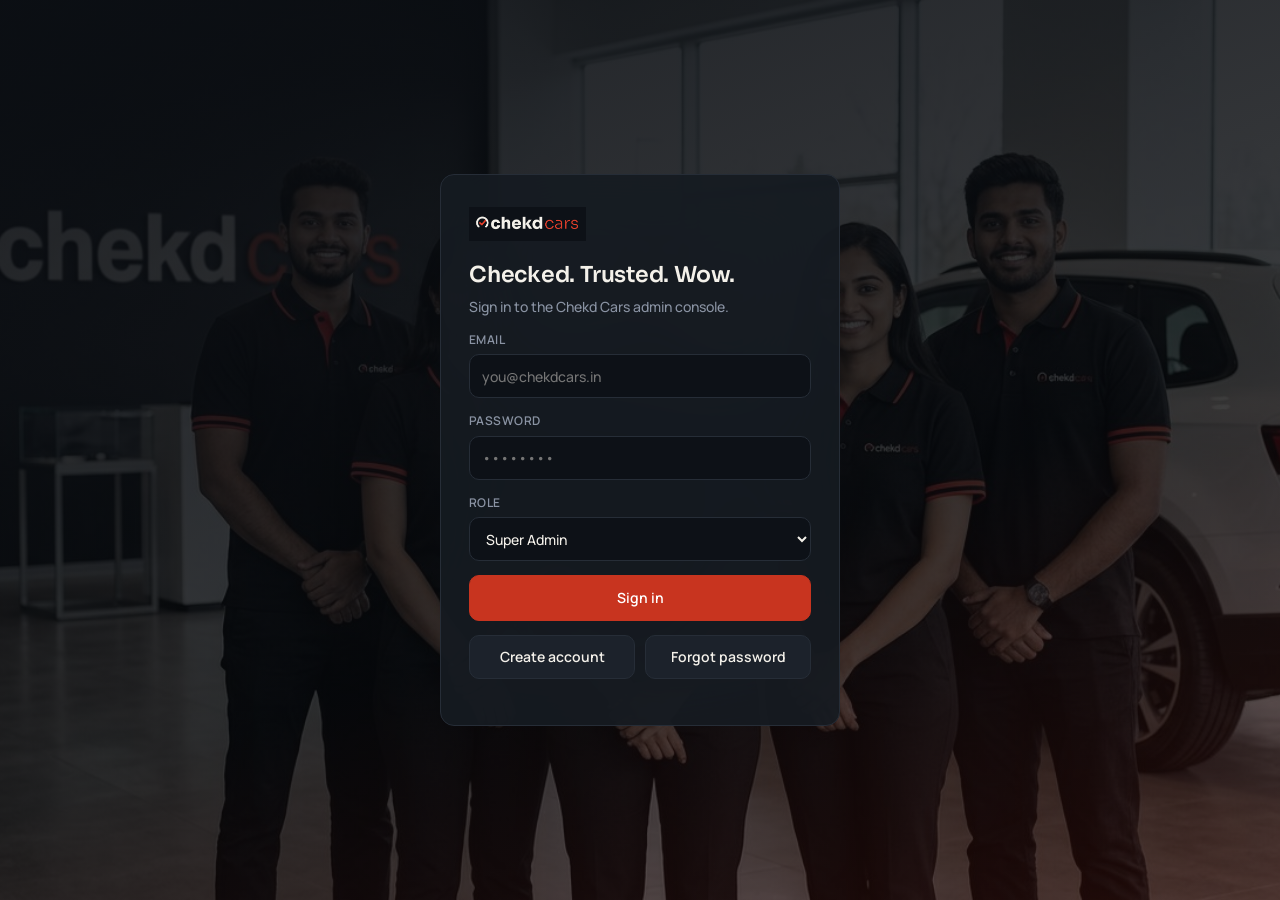
==== admin/index.html @ 589df131 "Chekd Cars web app, admin and Supabase schema; add review and proposed migrations" ====
<!doctype html>
<html lang="en" data-theme="dark">
  <head>
    <meta charset="utf-8" />
    <meta name="viewport" content="width=device-width, initial-scale=1" />
    <title>Chekd Cars Admin</title>
    <link rel="icon" type="image/png" href="icon_red.png" />
    <link rel="preconnect" href="https://fonts.googleapis.com" />
    <link rel="preconnect" href="https://fonts.gstatic.com" crossorigin />
    <link
      rel="stylesheet"
      href="https://fonts.googleapis.com/css2?family=Sora:wght@500;600;700&family=Manrope:wght@400;500;600;700&family=Geist+Mono:wght@400&display=swap"
    />
    <link rel="stylesheet" href="hark.css" />
    <link rel="stylesheet" href="hark-charts.css" />
    <style>
      /* Brand: Chekd Cars dark console. Tokens remapped once, used everywhere below. */
      :root, :root[data-theme] {
        color-scheme: dark;
        --x-bg: #0D1117; --x-panel: #161B22; --x-panel-2: #1C222B; --x-line: #262D37;
        --x-text: #F4F1EA; --x-muted: #8A93A3; --x-red: #E8412C; --x-teal: #12B5A6;
        --x-head: "Sora", var(--sans); --x-r: 14px;
        --sans: "Manrope", -apple-system, BlinkMacSystemFont, "Segoe UI", sans-serif;
        --text-primary: var(--x-text); --text-secondary: var(--x-muted);
        --fill-primary-on: var(--x-bg); --fill-tertiary: var(--x-panel);
        --fill-primary: var(--x-text); --text-primary-on: var(--x-bg);
        --stroke-primary: var(--x-line); --stroke-secondary: #1F252E;
        --chart-ink: var(--x-red); --chart-ink-2: var(--x-muted); --chart-ink-3: #8A93A355;
        --chart-grid: #F4F1EA12; --chart-reference: #F4F1EA24;
      }
      body { background: var(--x-bg); color: var(--x-text); font: 500 14px/1.45 var(--sans); }
      h1, h2, h3 { font-family: var(--x-head); font-weight: 600; letter-spacing: -0.01em; }
      button, input, select { font: inherit; color: inherit; }
      button { cursor: pointer; }
      :focus-visible { outline: 2px solid var(--x-red); }
      [hidden] { display: none !important; }

      /* Login */
      .x-login { position: fixed; inset: 0; display: grid; place-items: center; padding: 20px; z-index: 50; background: var(--x-bg); }
      .x-login__bg { position: absolute; inset: 0; width: 100%; height: 100%; object-fit: cover; filter: brightness(0.35) saturate(0.8); }
      .x-login::after { content: ""; position: absolute; inset: 0; background: linear-gradient(160deg, #0D1117cc, #0D111766 60%, #E8412C22); }
      .x-login__card { position: relative; z-index: 1; width: min(400px, 100%); padding: 32px 28px; background: #161B22e6; border: 1px solid var(--x-line); border-radius: var(--x-r); backdrop-filter: var(--hark-blur); display: grid; gap: 14px; }
      .x-login__card img { height: 34px; width: auto; margin-bottom: 4px; }
      .x-login__card h1 { font-size: 22px; }
      .x-login__card > p { color: var(--x-muted); margin-top: -8px; }
      .x-field { display: grid; gap: 6px; font-size: 12px; color: var(--x-muted); font-weight: 600; text-transform: uppercase; letter-spacing: 0.04em; }
      .x-input { height: 44px; padding: 0 12px; background: var(--x-bg); border: 1px solid var(--x-line); border-radius: 10px; text-transform: none; letter-spacing: 0; font-size: 14px; font-weight: 500; color: var(--x-text); width: 100%; }
      .x-input:focus { border-color: var(--x-red); outline: none; }
      .x-btn { height: 40px; padding: 0 16px; border-radius: 10px; border: 1px solid var(--x-line); background: var(--x-panel-2); font-weight: 600; display: inline-flex; align-items: center; justify-content: center; gap: 8px; text-decoration: none; white-space: nowrap; }
      .x-btn:hover { border-color: var(--x-muted); }
      .x-btn--primary { background: #C8341F; border-color: #C8341F; color: #fff; }
      .x-btn--primary:hover { background: #B02E1B; border-color: #B02E1B; }
      .x-btn--teal { background: var(--x-teal); border-color: var(--x-teal); color: #06201d; }
      .x-btn--lg { height: 46px; }
      .x-fine { font-size: 12px; color: var(--x-muted); }

      /* Shell */
      .x-app { display: grid; grid-template-columns: 232px 1fr; min-height: 100vh; }
      .x-side { position: sticky; top: 0; height: 100vh; background: var(--x-panel); border-right: 1px solid var(--x-line); padding: 20px 12px; display: flex; flex-direction: column; gap: 18px; overflow-y: auto; z-index: 40; }
      .x-side__logo { height: 28px; width: auto; margin: 0 10px 6px; }
      .x-nav { display: grid; gap: 2px; }
      .x-nav a { display: flex; align-items: center; gap: 10px; min-height: 40px; padding: 0 12px; border-radius: 10px; color: var(--x-muted); text-decoration: none; font-weight: 600; }
      .x-nav a::before { content: ""; width: 6px; height: 6px; border-radius: 50%; background: currentColor; opacity: 0.5; }
      .x-nav a:hover { background: var(--x-panel-2); color: var(--x-text); }
      .x-nav a[aria-current] { background: #E8412C1f; color: var(--x-text); }
      .x-nav a[aria-current]::before { background: var(--x-red); opacity: 1; }
      .x-side__foot { margin-top: auto; padding: 12px; border: 1px solid var(--x-line); border-radius: var(--x-r); font-size: 12px; color: var(--x-muted); }
      .x-side__foot b { display: block; color: var(--x-text); font-size: 13px; }
      .x-main { min-width: 0; display: flex; flex-direction: column; }
      .x-top { position: sticky; top: 0; z-index: 30; display: flex; align-items: center; gap: 10px; padding: 12px 24px; background: #0D1117e6; backdrop-filter: blur(12px); border-bottom: 1px solid var(--x-line); }
      .x-top .x-search { flex: 1; max-width: 420px; height: 40px; }
      .x-top select.x-input { width: auto; height: 40px; }
      .x-menu { display: none; width: 40px; padding: 0; }
      .x-spacer { flex: 1; }
      .x-bell { position: relative; width: 40px; padding: 0; }
      .x-bell span { position: absolute; top: -4px; right: -4px; min-width: 18px; height: 18px; padding: 0 5px; border-radius: 9px; background: var(--x-red); color: #fff; font-size: 11px; font-weight: 700; line-height: 18px; }
      .x-avatar { width: 40px; height: 40px; border-radius: 50%; background: var(--x-teal); color: #06201d; font-weight: 700; display: grid; place-items: center; flex: none; }
      .x-demo { padding: 4px 10px; border-radius: var(--r-pill); border: 1px solid #E8412C66; color: #FF8A78; font-size: 12px; font-weight: 700; white-space: nowrap; }
      .x-who { font-size: 12px; color: var(--x-muted); font-weight: 600; max-width: 200px; overflow: hidden; text-overflow: ellipsis; white-space: nowrap; }
      .x-spin { width: 18px; height: 18px; border-radius: 50%; border: 2px solid var(--x-line); border-top-color: var(--x-red); animation: x-spin 0.8s linear infinite; flex: none; }
      .x-loading { display: flex; align-items: center; justify-content: center; gap: 12px; padding: 48px; color: var(--x-muted); }
      @keyframes x-spin { to { transform: rotate(360deg); } }
      @media (prefers-reduced-motion: reduce) { .x-spin { animation-duration: 2.4s; } }
      .x-toast.is-error { background: var(--x-red); color: #fff; }
      .x-row { display: flex; gap: 10px; flex-wrap: wrap; }
      .x-row .x-btn { flex: 1; height: var(--tap); }
      .x-empty-card { display: flex; align-items: center; justify-content: space-between; gap: 12px; flex-wrap: wrap; border-style: dashed; }
      .x-card h2 .x-demo { margin-left: 8px; vertical-align: middle; font-family: var(--sans); }
      .x-view { padding: 24px; display: grid; gap: 20px; align-content: start; }
      .x-scrim { position: fixed; inset: 0; background: #0008; z-index: 35; }

      /* Content */
      .x-title { display: flex; align-items: end; justify-content: space-between; gap: 12px; flex-wrap: wrap; }
      .x-title h1 { font-size: 24px; }
      .x-title p { color: var(--x-muted); }
      .x-card { background: var(--x-panel); border: 1px solid var(--x-line); border-radius: var(--x-r); padding: 18px; min-width: 0; }
      .x-card h2 { font-size: 15px; margin-bottom: 4px; }
      .x-card h2 + p { color: var(--x-muted); font-size: 12px; margin-bottom: 14px; }
      .x-kpis { display: grid; grid-template-columns: repeat(auto-fill, minmax(170px, 1fr)); gap: 12px; }
      .x-kpi { display: grid; gap: 6px; }
      .x-kpi__label { color: var(--x-muted); font-size: 12px; font-weight: 600; }
      .x-kpi__fig { font: 600 26px/1.1 var(--x-head); }
      .x-up { color: var(--x-teal); font-size: 12px; font-weight: 700; }
      .x-grid { display: grid; grid-template-columns: 1.4fr 1fr; gap: 12px; }
      .x-list { list-style: none; margin: 0; padding: 0; }
      .x-list li { display: grid; grid-template-columns: 56px 1fr auto; gap: 12px; align-items: center; padding: 12px 0; border-top: 1px solid var(--x-line); }
      .x-list li:first-child { border-top: 0; }
      .x-list time { font: 600 13px var(--x-head); }
      .x-list small { display: block; color: var(--x-muted); }

      .x-tools { display: flex; gap: 10px; flex-wrap: wrap; }
      .x-tools .x-input { width: auto; height: 40px; }
      .x-tools .x-input[type="search"] { flex: 1; min-width: 180px; }
      .x-tablewrap { overflow-x: auto; padding: 0; }
      .x-table { width: 100%; border-collapse: collapse; font-size: 13px; white-space: nowrap; }
      .x-table th, .x-table td { padding: 12px 14px; text-align: left; border-bottom: 1px solid var(--x-line); }
      .x-table thead th { color: var(--x-muted); font-size: 12px; font-weight: 600; text-transform: uppercase; letter-spacing: 0.04em; background: var(--x-panel-2); }
      .x-table tbody tr:last-child td { border-bottom: 0; }
      .x-table tbody tr.x-click { cursor: pointer; }
      .x-table tbody tr.x-click:hover { background: var(--x-panel-2); }
      .x-table td small { display: block; color: var(--x-muted); font-size: 12px; }
      .x-table .x-num { font-variant-numeric: tabular-nums; }
      .x-empty { padding: 28px; text-align: center; color: var(--x-muted); }

      .x-pill { display: inline-flex; align-items: center; gap: 6px; padding: 3px 10px; border-radius: var(--r-pill); font-size: 12px; font-weight: 700; border: 1px solid var(--x-line); color: var(--x-text); }
      .x-pill::before { content: ""; width: 6px; height: 6px; border-radius: 50%; background: var(--x-muted); }
      .x-pill--red { border-color: #E8412C66; color: #FF8A78; } .x-pill--red::before { background: var(--x-red); }
      .x-pill--teal { border-color: #12B5A666; color: #4FD6C9; } .x-pill--teal::before { background: var(--x-teal); }
      .x-pill--warm::before { background: #E8A92C; }
      .x-pill--dim { color: var(--x-muted); }
      .x-score { display: inline-grid; place-items: center; min-width: 40px; height: 26px; border-radius: 8px; font-weight: 700; font-size: 12px; background: var(--x-panel-2); border: 1px solid var(--x-line); }
      .x-score--hi { background: #12B5A626; border-color: #12B5A666; color: #4FD6C9; }
      .x-score--lo { background: #E8412C1f; border-color: #E8412C66; color: #FF8A78; }

      /* Customers timeline, settings tabs, toggles, matrix */
      .x-tl { list-style: none; margin: 0; padding: 0; }
      .x-tl li { position: relative; margin-left: 5px; padding: 0 0 16px 20px; border-left: 1px solid var(--x-line); }
      .x-tl li:last-child { border-left-color: transparent; padding-bottom: 0; }
      .x-tl li::before { content: ""; position: absolute; left: -6px; top: 3px; width: 11px; height: 11px; border-radius: 50%; background: var(--x-panel); border: 2px solid var(--x-muted); }
      .x-tl li:first-child::before { border-color: var(--x-red); background: var(--x-red); }
      .x-tl time { display: block; font-size: 12px; font-weight: 600; color: var(--x-muted); }
      .x-drawer h3 { font-size: 13px; color: var(--x-muted); text-transform: uppercase; letter-spacing: 0.04em; }
      .x-chip[aria-selected="true"] { background: #E8412C1f; border-color: #E8412C66; color: var(--x-text); }
      .x-form { display: grid; grid-template-columns: repeat(auto-fill, minmax(240px, 1fr)); gap: 14px; }
      .x-toggles { list-style: none; margin: 0; padding: 0; }
      .x-toggles li { display: flex; justify-content: space-between; align-items: center; gap: 12px; min-height: 56px; padding: 8px 0; border-top: 1px solid var(--x-line); }
      .x-toggles li:first-child { border-top: 0; }
      .x-toggles small { display: block; color: var(--x-muted); font-size: 12px; }
      .x-check { width: 20px; height: 20px; margin: 0; accent-color: var(--x-red); cursor: pointer; vertical-align: middle; }
      .x-table td.x-c, .x-table th.x-c { text-align: center; }

      /* Slim banner, chips, schedule, jobs, inspection, switch */
      .x-banner { position: relative; min-height: 120px; border-radius: var(--x-r); overflow: hidden; border: 1px solid var(--x-line); display: flex; }
      .x-banner img { position: absolute; inset: 0; width: 100%; height: 100%; object-fit: cover; filter: brightness(0.4) saturate(0.85); }
      .x-banner > div { position: relative; flex: 1; display: flex; align-items: end; justify-content: space-between; gap: 12px; flex-wrap: wrap; padding: 18px; background: linear-gradient(90deg, #0D1117cc, transparent 70%); }
      .x-banner h1 { font-size: 24px; }
      .x-banner p { color: #F4F1EAcc; }
      .x-chips { display: flex; gap: 8px; flex-wrap: wrap; }
      .x-chip { height: 40px; padding: 0 14px; border-radius: var(--r-pill); border: 1px solid var(--x-line); background: var(--x-panel); color: var(--x-muted); font-weight: 600; }
      .x-chip[aria-pressed="true"] { background: #E8412C1f; border-color: #E8412C66; color: var(--x-text); }
      .x-slots { list-style: none; margin: 0; padding: 0; }
      .x-slots > li { display: grid; grid-template-columns: 56px 1fr; gap: 12px; padding: 10px 0; border-top: 1px solid var(--x-line); }
      .x-slots > li:first-child { border-top: 0; }
      .x-slots time { font: 600 13px var(--x-head); padding-top: 10px; }
      .x-slots .x-fine { padding-top: 10px; }
      .x-task { display: grid; grid-template-columns: 1fr 160px; gap: 12px; align-items: center; padding: 10px 12px; border-radius: 10px; background: var(--x-panel-2); }
      .x-task + .x-task { margin-top: 6px; }
      .x-task small { display: block; color: var(--x-muted); }
      .x-task select { height: 40px; }
      .x-task select[data-s="On the way"] { border-color: #E8A92C99; }
      .x-task select[data-s="Done"] { border-color: #12B5A699; color: #4FD6C9; }
      .x-jobs { display: grid; grid-template-columns: repeat(auto-fill, minmax(280px, 1fr)); gap: 12px; }
      .x-job { display: grid; gap: 12px; align-content: start; }
      .x-job__head { display: flex; justify-content: space-between; gap: 8px; align-items: start; }
      .x-reg { font: 400 12px "Geist Mono", monospace; padding: 2px 8px; border-radius: 6px; border: 1px solid var(--x-line); white-space: nowrap; }
      .x-job .x-dl { grid-template-columns: 80px 1fr; font-size: 13px; gap: 6px 10px; }
      .x-stage { display: grid; grid-template-columns: repeat(6, 1fr); gap: 4px; }
      .x-stage span { height: 6px; border-radius: 3px; background: var(--x-line); }
      .x-stage span.on { background: var(--x-red); }
      .x-stage.is-done span { background: var(--x-teal); }
      .x-insp { display: grid; gap: 16px; }
      .x-insp__head { display: flex; justify-content: space-between; gap: 12px; align-items: start; flex-wrap: wrap; }
      .x-insp__score { text-align: right; }
      .x-insp__score span { display: block; color: var(--x-muted); font-size: 12px; font-weight: 600; }
      .x-insp__score b { font: 600 40px/1 var(--x-head); color: #4FD6C9; }
      .x-mix { display: flex; width: 140px; height: 6px; border-radius: 3px; overflow: hidden; background: var(--x-line); }
      .x-mix i:nth-child(1) { background: var(--x-teal); } .x-mix i:nth-child(2) { background: #E8A92C; } .x-mix i:nth-child(3) { background: var(--x-red); }
      .x-switch { position: relative; display: inline-block; width: 44px; height: 26px; vertical-align: middle; }
      .x-switch input { position: absolute; inset: 0; margin: 0; opacity: 0; cursor: pointer; }
      .x-switch span { position: absolute; inset: 0; border-radius: 13px; background: var(--x-line); pointer-events: none; transition: background var(--dur-quick) var(--ease-out); }
      .x-switch span::after { content: ""; position: absolute; top: 3px; left: 3px; width: 20px; height: 20px; border-radius: 50%; background: var(--x-muted); transition: transform var(--dur-quick) var(--ease-out); }
      .x-switch input:checked + span { background: var(--x-teal); }
      .x-switch input:checked + span::after { transform: translateX(18px); background: #fff; }
      .x-switch input:focus-visible + span { outline: 2px solid var(--x-red); }
      .x-table tr.is-off td:not(:last-child) { opacity: 0.45; }
      @media (max-width: 600px) { .x-task { grid-template-columns: 1fr; } }

      /* Parts orders, kanban, notes */
      .x-task select[data-s="Shipped"] { border-color: #E8A92C99; }
      .x-task select[data-s="Delivered"] { border-color: #12B5A699; color: #4FD6C9; }
      .x-stock { display: inline-flex; align-items: center; gap: 8px; }
      .x-kanban { display: grid; grid-template-columns: repeat(5, minmax(220px, 1fr)); gap: 12px; overflow-x: auto; padding-bottom: 4px; }
      .x-col { background: var(--x-panel); border: 1px solid var(--x-line); border-radius: var(--x-r); padding: 12px; display: grid; gap: 8px; align-content: start; min-height: 220px; }
      .x-col__head { display: flex; justify-content: space-between; align-items: center; padding: 2px 4px 6px; }
      .x-col__head h2 { font-size: 13px; }
      .x-col__head span { min-width: 24px; height: 22px; padding: 0 7px; border-radius: 11px; background: var(--x-panel-2); border: 1px solid var(--x-line); font-size: 12px; font-weight: 700; display: grid; place-items: center; }
      .x-kcard { background: var(--x-panel-2); border: 1px solid var(--x-line); border-radius: 10px; padding: 12px; display: grid; gap: 8px; cursor: pointer; }
      .x-kcard:hover { border-color: var(--x-muted); }
      .x-kcard__name { background: none; border: 0; padding: 0; text-align: left; font: 600 14px var(--x-head); color: var(--x-text); }
      textarea.x-input { height: auto; min-height: 110px; padding: 10px 12px; resize: vertical; line-height: 1.45; }

      /* Drawer, modal, toast */
      .x-drawer { position: fixed; top: 0; right: 0; bottom: 0; width: min(420px, 100%); background: var(--x-panel); border-left: 1px solid var(--x-line); z-index: 60; padding: 22px; display: flex; flex-direction: column; gap: 18px; overflow-y: auto; box-shadow: -20px 0 60px #0008; }
      .x-drawer__head { display: flex; justify-content: space-between; align-items: start; gap: 12px; }
      .x-drawer__head h2 { font-size: 20px; }
      .x-close { width: 40px; height: 40px; padding: 0; flex: none; }
      .x-dl { display: grid; grid-template-columns: 110px 1fr; gap: 10px 12px; margin: 0; }
      .x-dl dt { color: var(--x-muted); font-size: 12px; font-weight: 600; }
      .x-dl dd { margin: 0; }
      .x-overlay { position: fixed; inset: 0; background: #000a; z-index: 55; }
      .x-modal { position: fixed; z-index: 60; inset: 0; display: grid; place-items: center; padding: 16px; pointer-events: none; }
      .x-modal form { pointer-events: auto; width: min(520px, 100%); max-height: 100%; overflow-y: auto; background: var(--x-panel); border: 1px solid var(--x-line); border-radius: var(--x-r); padding: 22px; display: grid; grid-template-columns: 1fr 1fr; gap: 14px; }
      .x-modal .x-full { grid-column: 1 / -1; }
      .x-modal__foot { display: flex; justify-content: end; gap: 10px; }
      .x-toast { position: fixed; bottom: 20px; left: 50%; transform: translateX(-50%); z-index: 70; padding: 12px 16px; border-radius: 12px; background: var(--x-teal); color: #06201d; font-weight: 700; box-shadow: var(--hark-shadow); }

      @media (max-width: 1000px) { .x-grid { grid-template-columns: 1fr; } }
      @media (max-width: 820px) {
        .x-app { grid-template-columns: 1fr; }
        .x-side { position: fixed; left: 0; top: 0; width: 260px; transform: translateX(-100%); transition: transform var(--dur-quick) var(--ease-out); }
        .x-app.is-open .x-side { transform: none; }
        .x-menu { display: inline-flex; }
        .x-top { padding: 10px 14px; flex-wrap: wrap; }
        .x-top .x-search { order: 9; flex-basis: 100%; max-width: none; }
        .x-view { padding: 16px 14px; }
        .x-modal form { grid-template-columns: 1fr; }
      }
      @media (max-width: 420px) { .x-who { display: none; } }
    </style>
  </head>
  <body>
    <div class="page" id="top">
      <!-- Login -->
      <section class="x-login" id="login" aria-label="Sign in">
        <img class="x-login__bg" src="team.jpg" alt="" />
        <form class="x-login__card" id="login-form">
          <img src="logo_dark.png" alt="Chekd Cars" />
          <h1>Checked. Trusted. Wow.</h1>
          <p>Sign in to the Chekd Cars admin console.</p>
          <label class="x-field">Email<input class="x-input" type="email" name="email" placeholder="you@chekdcars.in" autocomplete="username" /></label>
          <label class="x-field">Password<input class="x-input" type="password" name="password" placeholder="••••••••" autocomplete="current-password" /></label>
          <label class="x-field">Role
            <select class="x-input" name="role"><option>Super Admin</option><option>Outlet Manager</option><option>Chekd Captain</option></select>
          </label>
          <button class="x-btn x-btn--primary x-btn--lg" type="submit" id="login-go">Sign in</button>
          <div class="x-row">
            <button class="x-btn" type="button" id="login-signup">Create account</button>
            <button class="x-btn" type="button" id="login-forgot">Forgot password</button>
          </div>
          <p class="x-fine" id="login-msg" role="status" aria-live="polite"></p>
        </form>
      </section>

      <!-- App -->
      <div class="x-app" id="app" hidden>
        <aside class="x-side" id="side" aria-label="Main navigation">
          <img class="x-side__logo" src="logo_dark.png" alt="Chekd Cars" />
          <nav class="x-nav" id="nav"></nav>
          <div class="x-side__foot"><b id="who-role">Super Admin</b>Bengaluru HQ</div>
        </aside>
        <div class="x-scrim" id="scrim" hidden></div>
        <div class="x-main">
          <header class="x-top">
            <button class="x-btn x-menu" id="menu" aria-label="Open menu" aria-expanded="false">☰</button>
            <input class="x-input x-search" id="q" type="search" placeholder="Search leads, cars, customers…" aria-label="Search" />
            <span class="x-spacer"></span>
            <select class="x-input" id="town" aria-label="Town">
              <option>All towns</option><option>Bengaluru</option><option>Belagavi</option><option>Hubballi</option><option>Mysuru</option><option>Mangaluru</option>
            </select>
            <span class="x-spin" id="busy" role="status" aria-label="Saving" hidden></span>
            <button class="x-btn x-bell" aria-label="Notifications, 5 new">🔔<span>5</span></button>
            <span class="x-who" id="who-email"></span>
            <div class="x-avatar" id="avatar" title="Signed in">SA</div>
            <button class="x-btn" id="signout">Sign out</button>
          </header>
          <main class="x-view" id="view"></main>
          <div id="banners" hidden>
            <img data-b="doorstep" src="doorstep.jpg" alt="" />
            <img data-b="service" src="garage.jpg" alt="" />
            <img data-b="staff" src="team.jpg" alt="" />
          </div>
        </div>
      </div>
      <div id="layer"></div>
    </div>

    <script src="hark.js"></script>
    <script src="chart.js"></script>
    <script src="datalabels.js"></script>
    <script src="hark-charts.js"></script>
    <script>
      /* ---------- State (in memory only) ---------- */
      const S = {
        role: "Super Admin", town: "All towns", q: "", status: "All",
        captains: ["Arjun Rao", "Meera Iyer", "Kiran Gowda", "Sneha Shetty"],
        leads: [
          { id: 1, name: "Rahul Sharma", phone: "+91 98450 11234", type: "Buy", car: "Hyundai Creta", source: "Website", area: "Whitefield", town: "Bengaluru", status: "New", captain: "Arjun Rao", date: "Today, 9:40 AM" },
          { id: 2, name: "Priya Nair", phone: "+91 99001 22345", type: "Sell", car: "Maruti Swift", source: "WhatsApp", area: "Koramangala", town: "Bengaluru", status: "Contacted", captain: "Meera Iyer", date: "Today, 8:15 AM" },
          { id: 3, name: "Vikram Reddy", phone: "+91 97411 33456", type: "Doorstep", car: "Tata Nexon", source: "Meta ads", area: "HSR Layout", town: "Bengaluru", status: "Test drive", captain: "Kiran Gowda", date: "Yesterday" },
          { id: 4, name: "Ananya Rao", phone: "+91 96860 44567", type: "Service", car: "Honda City", source: "Google ads", area: "Indiranagar", town: "Bengaluru", status: "Won", captain: "Sneha Shetty", date: "Yesterday" },
          { id: 5, name: "Suresh Kumar", phone: "+91 98804 55678", type: "Buy", car: "Mahindra XUV700", source: "Walk-in", area: "Jayanagar", town: "Bengaluru", status: "Negotiating", captain: "Arjun Rao", date: "2 days ago" },
          { id: 6, name: "Divya Hegde", phone: "+91 99452 66789", type: "Partner", car: "—", source: "Website", area: "Tilakwadi", town: "Belagavi", status: "New", captain: "Meera Iyer", date: "2 days ago" },
          { id: 7, name: "Karthik Menon", phone: "+91 97390 77890", type: "Sell", car: "Kia Seltos", source: "Google ads", area: "Koramangala", town: "Bengaluru", status: "Contacted", captain: "Kiran Gowda", date: "3 days ago" },
          { id: 8, name: "Lakshmi Prasad", phone: "+91 98861 88901", type: "Buy", car: "Tata Nexon", source: "Meta ads", area: "Vidyanagar", town: "Hubballi", status: "Lost", captain: "Sneha Shetty", date: "4 days ago" },
          { id: 9, name: "Mohammed Irfan", phone: "+91 90190 99012", type: "Doorstep", car: "Hyundai Creta", source: "WhatsApp", area: "Whitefield", town: "Bengaluru", status: "Negotiating", captain: "Arjun Rao", date: "5 days ago" },
          { id: 10, name: "Pooja Bhat", phone: "+91 96111 10123", type: "Service", car: "Maruti Swift", source: "Walk-in", area: "Kuvempunagar", town: "Mysuru", status: "Won", captain: "Meera Iyer", date: "6 days ago" },
        ],
        cars: [
          { model: "Hyundai Creta SX", year: 2021, km: 32400, fuel: "Diesel", price: 13.9, score: 92, status: "Live" },
          { model: "Maruti Swift VXi", year: 2020, km: 41200, fuel: "Petrol", price: 5.6, score: 88, status: "Live" },
          { model: "Tata Nexon XZ+", year: 2022, km: 18900, fuel: "Petrol", price: 9.4, score: 95, status: "Reserved" },
          { model: "Honda City ZX", year: 2019, km: 56300, fuel: "Petrol", price: 8.7, score: 81, status: "Live" },
          { model: "Mahindra XUV700 AX7", year: 2022, km: 24100, fuel: "Diesel", price: 21.5, score: 90, status: "Inspection" },
          { model: "Kia Seltos HTX", year: 2021, km: 38700, fuel: "Diesel", price: 12.8, score: 86, status: "Sold" },
          { model: "Tata Nexon EV Max", year: 2023, km: 12500, fuel: "Electric", price: 15.2, score: 97, status: "Live" },
          { model: "Maruti Swift Dzire", year: 2018, km: 72800, fuel: "CNG", price: 4.9, score: 64, status: "Inspection" },
        ],
        dType: "All",
        tasks: [
          { id: 1, time: "09:00", type: "Home inspection", customer: "Rahul Sharma", area: "Whitefield", car: "Hyundai Creta SX", captain: "Arjun Rao", status: "Done" },
          { id: 2, time: "10:00", type: "Test drive", customer: "Vikram Reddy", area: "HSR Layout", car: "Tata Nexon XZ+", captain: "Kiran Gowda", status: "Done" },
          { id: 3, time: "11:30", type: "Pickup for service", customer: "Ananya Rao", area: "Indiranagar", car: "Honda City ZX", captain: "Sneha Shetty", status: "Done" },
          { id: 4, time: "12:00", type: "Test drive", customer: "Mohammed Irfan", area: "Whitefield", car: "Hyundai Creta SX", captain: "Arjun Rao", status: "On the way" },
          { id: 5, time: "13:30", type: "Delivery", customer: "Suresh Kumar", area: "Jayanagar", car: "Mahindra XUV700 AX7", captain: "Meera Iyer", status: "On the way" },
          { id: 6, time: "15:00", type: "Home inspection", customer: "Karthik Menon", area: "Koramangala", car: "Kia Seltos HTX", captain: "Kiran Gowda", status: "Scheduled" },
          { id: 7, time: "16:30", type: "Pickup for service", customer: "Neha Kulkarni", area: "HSR Layout", car: "Maruti Baleno Zeta", captain: "Sneha Shetty", status: "Scheduled" },
          { id: 8, time: "18:00", type: "Delivery", customer: "Aditya Joshi", area: "Indiranagar", car: "Tata Nexon EV Max", captain: "Arjun Rao", status: "Scheduled" },
        ],
        jobs: [
          { car: "Honda City ZX", reg: "KA-01-AB-1234", customer: "Ananya Rao", garage: "Chekd Garage Koramangala", job: "Periodic service", est: 8450, stage: 3 },
          { car: "Maruti Swift VXi", reg: "KA-05-MK-7781", customer: "Pooja Bhat", garage: "Chekd Garage Whitefield", job: "Brake pads + disc skim", est: 6200, stage: 2 },
          { car: "Hyundai Creta SX", reg: "KA-03-NP-4410", customer: "Rahul Sharma", garage: "Chekd Garage Whitefield", job: "AC repair", est: 12800, stage: 1 },
          { car: "Tata Nexon XZ+", reg: "KA-51-HC-2096", customer: "Vikram Reddy", garage: "Chekd Garage Koramangala", job: "Clutch overhaul", est: 18500, stage: 0 },
          { car: "Kia Seltos HTX", reg: "KA-02-JR-5523", customer: "Karthik Menon", garage: "Chekd Garage Koramangala", job: "Denting & painting", est: 24600, stage: 4 },
          { car: "Mahindra XUV700 AX7", reg: "KA-53-ZT-9087", customer: "Suresh Kumar", garage: "Chekd Garage Whitefield", job: "Wheel alignment + balancing", est: 2400, stage: 5 },
        ],
        staffRole: "All",
        staff: [
          { name: "Ravi Shankar", role: "Outlet Manager", outlet: "Chekd Hub Bengaluru", phone: "+91 98450 20011", jobs: 18, rating: 4.6, active: true },
          { name: "Deepa Krishnan", role: "Outlet Manager", outlet: "Chekd Garage Koramangala", phone: "+91 99001 20122", jobs: 15, rating: 4.7, active: true },
          { name: "Arjun Rao", role: "Chekd Captain", outlet: "Chekd Hub Bengaluru", phone: "+91 97411 20233", jobs: 42, rating: 4.8, active: true },
          { name: "Meera Iyer", role: "Chekd Captain", outlet: "Chekd Hub Bengaluru", phone: "+91 96860 20344", jobs: 38, rating: 4.9, active: true },
          { name: "Kiran Gowda", role: "Chekd Captain", outlet: "Chekd Garage Koramangala", phone: "+91 98804 20455", jobs: 35, rating: 4.7, active: true },
          { name: "Sneha Shetty", role: "Chekd Captain", outlet: "Chekd Garage Whitefield", phone: "+91 99452 20566", jobs: 40, rating: 4.8, active: true },
          { name: "Manjunath B", role: "Technician", outlet: "Chekd Garage Koramangala", phone: "+91 97390 20677", jobs: 35, rating: 4.5, active: true },
          { name: "Faisal Ahmed", role: "Technician", outlet: "Chekd Garage Whitefield", phone: "+91 98861 20788", jobs: 32, rating: 4.6, active: true },
          { name: "Nikhil Jain", role: "Sales", outlet: "Chekd Hub Bengaluru", phone: "+91 90190 20899", jobs: 23, rating: 4.4, active: false },
          { name: "Kavya Patil", role: "Telecaller", outlet: "Chekd Hub Bengaluru", phone: "+91 96111 20900", jobs: 96, rating: 4.3, active: true },
        ],
        pq: "", pType: "All types",
        parts: [
          { name: "Brake pads – Swift", sku: "CP-BRK-SW01", brand: "Bosch", fits: "Swift / Dzire", qty: 24, reorder: 10, price: 1850, type: "New" },
          { name: "Oil filter – i20", sku: "CP-OIL-I201", brand: "Genuine OEM", fits: "i20 / Venue", qty: 6, reorder: 15, price: 320, type: "OEM" },
          { name: "Clutch plate – City", sku: "CP-CLT-CT01", brand: "Valeo", fits: "City / Amaze", qty: 4, reorder: 5, price: 6400, type: "OEM" },
          { name: "Wiper blades (pair)", sku: "CP-WPR-UN01", brand: "Bosch", fits: "Universal 14–24 in", qty: 38, reorder: 12, price: 690, type: "New" },
          { name: "Battery 35Ah", sku: "CP-BAT-35AH", brand: "Exide", fits: "Swift / Alto / WagonR", qty: 3, reorder: 6, price: 4850, type: "New" },
          { name: "Headlamp – Baleno", sku: "CP-HLP-BL01", brand: "Minda", fits: "Baleno 2019+", qty: 5, reorder: 3, price: 7200, type: "Refurbished" },
          { name: "Air filter – Creta", sku: "CP-AIR-CR01", brand: "Genuine OEM", fits: "Creta / Seltos", qty: 18, reorder: 8, price: 540, type: "OEM" },
          { name: "Spark plugs (set of 4) – Nexon", sku: "CP-SPK-NX01", brand: "Bosch", fits: "Nexon / Altroz", qty: 22, reorder: 10, price: 1480, type: "New" },
          { name: "Shock absorber – XUV700", sku: "CP-SHK-XV01", brand: "Gabriel", fits: "XUV700", qty: 8, reorder: 4, price: 5600, type: "New" },
          { name: "Alternator – Swift", sku: "CP-ALT-SW01", brand: "Lucas TVS", fits: "Swift / Dzire", qty: 4, reorder: 2, price: 6900, type: "Refurbished" },
          { name: "Tail lamp – Seltos", sku: "CP-TLP-SL01", brand: "Minda", fits: "Seltos", qty: 6, reorder: 3, price: 4300, type: "Refurbished" },
          { name: "Cabin AC filter – Nexon", sku: "CP-CAB-NX01", brand: "Genuine OEM", fits: "Nexon", qty: 30, reorder: 10, price: 450, type: "OEM" },
        ],
        orders: [
          { code: "CP-1047", who: "Chekd Garage HSR Layout", items: "Brake pads – Swift ×2, Oil filter – i20 ×4", amt: 4980, status: "Packed" },
          { code: "CP-1046", who: "Rohan Desai, Indiranagar", items: "Battery 35Ah ×1", amt: 4850, status: "Shipped" },
          { code: "CP-1045", who: "Sri Ganesh Motors, Belagavi", items: "Clutch plate – City ×1", amt: 6400, status: "Shipped" },
          { code: "CP-1044", who: "Neha Kulkarni, HSR Layout", items: "Wiper blades ×1, Cabin AC filter – Nexon ×1", amt: 1140, status: "Delivered" },
          { code: "CP-1043", who: "Chekd Hub Bengaluru", items: "Headlamp – Baleno ×1", amt: 7200, status: "Delivered" },
        ],
        outlets: [
          { name: "Chekd Hub Bengaluru", type: "Hub", town: "Bengaluru", area: "Whitefield", note: "Flagship", manager: "Ravi Shankar", staff: 24, cars: 86, sales: 12.6, jobs: 26, status: "Live" },
          { name: "Chekd Garage HSR Layout", type: "Garage", town: "Bengaluru", area: "HSR Layout", manager: "Prakash Naik", staff: 11, cars: 14, sales: 5.8, jobs: 41, status: "Live" },
          { name: "Chekd Point Belagavi", type: "Point", town: "Belagavi", area: "Tilakwadi", note: "Opens Dec 2026", manager: "Santosh Kulkarni", staff: 4, cars: 0, sales: 0, jobs: 0, status: "Opening" },
          { name: "Chekd Point Hubballi", type: "Point", town: "Hubballi", area: "Gokul Road", manager: "To be hired", staff: 0, cars: 0, sales: 0, jobs: 0, status: "Planned" },
          { name: "Chekd Point Mysuru", type: "Point", town: "Mysuru", area: "Hunsur Road", manager: "To be hired", staff: 0, cars: 0, sales: 0, jobs: 0, status: "Planned" },
          { name: "Chekd Point Mangaluru", type: "Point", town: "Mangaluru", area: "Kankanady", manager: "To be hired", staff: 0, cars: 0, sales: 0, jobs: 0, status: "Planned" },
        ],
        partners: [
          { name: "Divya Hegde", town: "Belagavi", type: "Garage", band: "₹25–40L", source: "Website", stage: 0, notes: "Owns a 6,000 sq ft plot on Khanapur Road. Wants a service-first garage." },
          { name: "Ramesh Patil", town: "Dharwad", type: "Point", band: "₹15–25L", source: "Meta ads", stage: 0, notes: "Runs a used-car consultancy near Jubilee Circle. Asked about the brand fee." },
          { name: "Shweta Rao", town: "Udupi", type: "Point", band: "₹15–25L", source: "Referral", stage: 0, notes: "Referred by Naveen Shetty. Prefers calls after 6 PM." },
          { name: "Abdul Rahim", town: "Davanagere", type: "Point", band: "₹15–25L", source: "Meta ads", stage: 1, notes: "Interested. Needs the ROI sheet and site checklist." },
          { name: "Kavitha Gowda", town: "Shivamogga", type: "Garage", band: "₹25–40L", source: "Website", stage: 1, notes: "Has two trained mechanics already. Asked about Chekd Parts supply terms." },
          { name: "Naveen Shetty", town: "Mysuru", type: "Point", band: "₹15–25L", source: "Referral", stage: 2, notes: "Site visit booked: Hunsur Road, 1,800 sq ft with road frontage." },
          { name: "Girish Hiremath", town: "Hubballi", type: "Point", band: "₹15–25L", source: "Website", stage: 2, notes: "Visited the Gokul Road site. Good footfall, parking is tight." },
          { name: "Santosh Kulkarni", town: "Belagavi", type: "Point", band: "₹15–25L", source: "Referral", stage: 3, notes: "Agreement draft sent. Fit-out starts Sep for the Dec 2026 opening." },
          { name: "Prakash Naik", town: "Bengaluru", type: "Garage", band: "₹25–40L", source: "Referral", stage: 4, notes: "Runs Chekd Garage HSR Layout. 41 service jobs this month." },
        ],
        cType: "All types",
        customers: [
          { name: "Rahul Sharma", town: "Bengaluru", phone: "+91 98450 11234", type: "Buyer", cars: ["Hyundai Creta SX"], ltv: 1402800, passport: true, last: "14 Nov",
            log: [["02 Sep", "Website enquiry · Hyundai Creta"], ["06 Sep", "Test drive · Creta SX, Whitefield"], ["11 Sep", "Bought Hyundai Creta SX · ChekdScore 92"], ["12 Sep", "Chekd Passport issued"], ["14 Nov", "AC repair at Chekd Garage Whitefield"]] },
          { name: "Priya Nair", town: "Bengaluru", phone: "+91 99001 22345", type: "Seller", cars: ["Maruti Swift"], ltv: 485000, passport: true, last: "10 Nov",
            log: [["03 Nov", "Sell enquiry on WhatsApp"], ["06 Nov", "Chekd Check at home, Koramangala"], ["08 Nov", "Accepted offer of ₹4.85L"], ["10 Nov", "Sold Maruti Swift to Chekd · paid same day"]] },
          { name: "Ananya Rao", town: "Bengaluru", phone: "+91 96860 44567", type: "Service", cars: ["Honda City ZX"], ltv: 38450, passport: false, last: "15 Nov",
            log: [["14 Mar", "Service at Chekd Garage HSR Layout"], ["22 Jul", "Parts order · Wiper blades"], ["15 Nov", "Doorstep pickup · periodic service ₹8,450"]] },
          { name: "Pooja Bhat", town: "Mysuru", phone: "+91 96111 10123", type: "Service", cars: ["Maruti Swift VXi"], ltv: 21600, passport: true, last: "13 Nov",
            log: [["18 Jun", "Chekd Check · ChekdScore 88"], ["19 Jun", "Chekd Passport issued"], ["13 Nov", "Brake pads + disc skim · ₹6,200"]] },
          { name: "Suresh Kumar", town: "Bengaluru", phone: "+91 98804 55678", type: "Buyer", cars: ["Mahindra XUV700 AX7"], ltv: 2152400, passport: true, last: "15 Nov",
            log: [["28 Oct", "Walk-in at Chekd Hub Bengaluru"], ["30 Oct", "Test drive · XUV700 AX7"], ["09 Nov", "Bought Mahindra XUV700 AX7 · ChekdScore 90"], ["15 Nov", "Wheel alignment at Chekd Garage Whitefield"], ["15 Nov", "Doorstep delivery, Jayanagar"]] },
          { name: "Basavaraj Angadi", town: "Hubballi", phone: "+91 94481 23456", type: "Parts", cars: [], ltv: 86400, passport: false, last: "07 Nov",
            log: [["12 Aug", "First parts order · ₹18,200"], ["20 Sep", "Parts order · Clutch plates ×3"], ["07 Nov", "Parts order · Batteries ×4"]] },
          { name: "Neha Kulkarni", town: "Bengaluru", phone: "+91 99860 34567", type: "Parts", cars: ["Maruti Baleno Zeta"], ltv: 14540, passport: false, last: "12 Nov",
            log: [["04 Nov", "Parts order CP-1044 · ₹1,140"], ["12 Nov", "Booked doorstep pickup for service"]] },
          { name: "Aditya Joshi", town: "Bengaluru", phone: "+91 98451 45678", type: "Buyer", cars: ["Tata Nexon EV Max"], ltv: 1520000, passport: true, last: "15 Nov",
            log: [["20 Oct", "Meta ad enquiry · Nexon EV"], ["25 Oct", "Test drive · Nexon EV Max"], ["02 Nov", "Bought Tata Nexon EV Max · ChekdScore 97"], ["15 Nov", "Doorstep delivery, Indiranagar"]] },
          { name: "Mahesh Kulkarni", town: "Belagavi", phone: "+91 94480 56789", type: "Parts", cars: [], ltv: 64000, passport: false, last: "05 Nov",
            log: [["10 Sep", "Garage account opened · Sri Ganesh Motors"], ["15 Oct", "Parts order · Brake pads ×6"], ["05 Nov", "Parts order CP-1045 · Clutch plate – City"]] },
          { name: "Shruti Patil", town: "Belagavi", phone: "+91 97400 67890", type: "Seller", cars: ["Hyundai i20 Asta"], ltv: 612000, passport: true, last: "28 Oct",
            log: [["15 Oct", "Sell enquiry on website"], ["18 Oct", "Chekd Check · ChekdScore 89"], ["22 Oct", "Accepted offer of ₹6.12L"], ["28 Oct", "Car collected from Tilakwadi"]] },
          { name: "Rohan Desai", town: "Bengaluru", phone: "+91 99020 78901", type: "Parts", cars: ["Hyundai Venue"], ltv: 4850, passport: false, last: "08 Nov",
            log: [["08 Nov", "Parts order CP-1046 · Battery 35Ah"]] },
          { name: "Manoj Hegde", town: "Mysuru", phone: "+91 98440 89012", type: "Buyer", cars: ["Maruti Swift VXi", "Honda Amaze VX"], ltv: 1218200, passport: true, last: "11 Nov",
            log: [["04 Feb", "Test drive · Swift VXi"], ["09 Feb", "Bought Maruti Swift VXi"], ["14 May", "Service at Chekd Garage HSR Layout"], ["03 Aug", "Parts order · Oil and air filters"], ["21 Oct", "Test drive · Honda Amaze VX"], ["11 Nov", "Bought Honda Amaze VX · second car"]] },
        ],
        rMonth: "Nov",
        sTab: "Business",
        set: { company: "Chekd Cars", tagline: "Checked. Trusted. Wow.", gstin: "", wa: "9019088160", doorstep: 299, check: 1499, passport: 499,
          autoReply: true, nLead: true, nStock: true, nReady: true, nPartner: false },
        perm: {
          "Super Admin": ["Dashboard", "Leads", "Inventory", "Doorstep", "Service", "Parts", "Outlets", "Partners", "Staff", "Customers", "Reports", "Settings"],
          "Outlet Manager": ["Dashboard", "Leads", "Inventory", "Doorstep", "Service", "Parts", "Outlets", "Staff", "Customers", "Reports"],
          "Chekd Captain": ["Dashboard", "Leads", "Inventory", "Doorstep", "Customers"],
          Technician: ["Dashboard", "Service", "Parts"],
        },
      };
      /* ---------- Supabase ---------- */
      const SB_URL = "https://yjxwiibpcuukucwvlkwq.supabase.co", SB_KEY = "sb_publishable_TRVnPURKF2tOgQ8vab4ySQ_bKIvcvL2";
      // State key -> table. Demo rows live in DEMO and are only written when asked.
      const TABLES = { outlets: "outlets", leads: "leads", cars: "cars", tasks: "doorstep", jobs: "service", parts: "parts", orders: "part_orders", partners: "partner_leads", staff: "staff", customers: "customers" };
      const DEMO = {};
      Object.keys(TABLES).forEach((k) => { DEMO[k] = S[k].map(({ id, ...r }) => r); S[k] = []; });
      const VIEW_TABLES = { leads: ["leads"], inventory: ["cars"], doorstep: ["tasks"], service: ["jobs"], parts: ["parts", "orders"], outlets: ["outlets"], partners: ["partners"], staff: ["staff"], customers: ["customers"] };
      const LABELS = { outlets: "outlets", leads: "leads", cars: "cars", tasks: "Doorstep bookings", jobs: "service jobs", parts: "parts", orders: "parts orders", partners: "partner leads", staff: "staff", customers: "customers" };
      let session = null, refreshTimer = null, busyCount = 0;

      async function sbFetch(path, { method = "GET", body, prefer, auth = true } = {}, retried = false) {
        const headers = { apikey: SB_KEY, "Content-Type": "application/json", Authorization: `Bearer ${auth && session ? session.access_token : SB_KEY}` };
        if (prefer) headers.Prefer = prefer;
        let res;
        try { res = await fetch(SB_URL + path, { method, headers, body: body === undefined ? undefined : JSON.stringify(body) }); }
        catch (e) { throw new Error("Network error, check your connection"); }
        if (res.status === 401 && auth && session && !retried) { await refreshSession(); return sbFetch(path, { method, body, prefer, auth }, true); }
        const text = await res.text();
        let data = null; try { data = text ? JSON.parse(text) : null; } catch (e) { data = text; }
        if (!res.ok) throw new Error((data && (data.msg || data.message || data.error_description || data.error)) || `Request failed (${res.status})`);
        return data;
      }
      function setSession(s) {
        session = { access_token: s.access_token, refresh_token: s.refresh_token, email: (s.user && s.user.email) || (session && session.email) || "" };
        clearTimeout(refreshTimer);
        const secs = Math.max(30, (+s.expires_in || 3600) - 60);
        refreshTimer = setTimeout(() => refreshSession().catch(() => { toast("Session expired. Sign in again.", true); signOut(true); }), secs * 1000);
      }
      async function refreshSession() {
        if (!session) throw new Error("Not signed in");
        const s = await sbFetch("/auth/v1/token?grant_type=refresh_token", { method: "POST", body: { refresh_token: session.refresh_token }, auth: false });
        setSession(s);
      }
      const rest = (table, q = "", opt = {}) => sbFetch(`/rest/v1/${table}${q}`, opt);
      // PostgREST bulk inserts need the same keys on every row
      const sameKeys = (rows) => { const keys = [...new Set(rows.flatMap(Object.keys))]; return rows.map((r) => Object.fromEntries(keys.map((k) => [k, r[k] === undefined ? null : r[k]]))); };

      function spin(on) { busyCount = Math.max(0, busyCount + (on ? 1 : -1)); $("#busy").hidden = !busyCount; }
      async function busy(fn) {
        spin(true);
        try { await fn(); return true; } catch (err) { toast(err.message, true); return false; } finally { spin(false); }
      }
      const add = (key, obj) => busy(async () => { S[key].push(...(await rest(TABLES[key], "", { method: "POST", body: [obj], prefer: "return=representation" }))); });
      const upd = (key, row, patch) => busy(async () => {
        const r = await rest(TABLES[key], `?id=eq.${encodeURIComponent(row.id)}`, { method: "PATCH", body: patch, prefer: "return=representation" });
        Object.assign(row, (r && r[0]) || patch);
      });
      async function loadAll() {
        $("#view").innerHTML = `<div class="x-loading"><span class="x-spin"></span>Loading your workspace…</div>`;
        const fails = [];
        await Promise.all(Object.keys(TABLES).map(async (k) => {
          try { S[k] = (await rest(TABLES[k], "?select=*&order=id.asc")) || []; } catch (e) { S[k] = []; fails.push(`${LABELS[k]}: ${e.message}`); }
        }));
        S.customers.forEach((c) => { c.cars = c.cars || []; c.log = c.log || []; });
        try {
          const rows = (await rest("settings", "?select=*")) || [];
          rows.forEach((r) => { if (r.key === "set" && r.value) Object.assign(S.set, r.value); if (r.key === "perm" && r.value) Object.assign(S.perm, r.value); });
        } catch (e) { fails.push(`settings: ${e.message}`); }
        if (fails.length) toast(`Couldn't load ${fails.join(" · ")}`, true);
      }
      async function loadDemo(keys) {
        const todo = Object.keys(TABLES).filter((k) => keys.includes(k) && !S[k].length); // outlets come first
        if (!todo.length) return toast("Those views already have data");
        const ok = await busy(async () => {
          for (const k of todo) S[k] = (await rest(TABLES[k], "", { method: "POST", body: sameKeys(DEMO[k]), prefer: "return=representation" })) || [];
        });
        if (ok) toast(`Loaded demo ${todo.map((k) => LABELS[k]).join(", ")}`);
        render();
      }
      function emptyCard(el, key) {
        const keys = (VIEW_TABLES[key] || []).filter((k) => !S[k].length);
        if (!keys.length || !el.firstElementChild) return;
        el.firstElementChild.insertAdjacentHTML("afterend", `<div class="x-card x-empty-card"><div><h2>No ${keys.map((k) => LABELS[k]).join(" or ")} yet</h2><p class="x-fine">Add your own, or fill this view with sample rows to try it out.</p></div>
          <button class="x-btn x-btn--primary" data-demo="${keys.join(",")}">Load demo data</button></div>`);
        $("[data-demo]", el).onclick = (e) => loadDemo(e.currentTarget.dataset.demo.split(","));
      }

      const C_TYPES = ["Buyer", "Seller", "Service", "Parts"];
      const STREAMS = ["Car sales", "Service", "Parts", "Doorstep fees"];
      const P_TYPES = ["New", "OEM", "Refurbished"];
      const ORDER_STATUS = ["Packed", "Shipped", "Delivered"];
      const O_TYPES = ["Hub", "Garage", "Point"];
      const O_STATUS = ["Live", "Opening", "Planned"];
      const TOWNS = ["Bengaluru", "Belagavi", "Hubballi", "Mysuru", "Mangaluru"];
      const P_STAGES = ["Enquiry", "Call done", "Site visit", "Agreement", "Live"];
      const D_TYPES = ["Test drive", "Pickup for service", "Delivery", "Home inspection"];
      const D_STATUS = ["Scheduled", "On the way", "Done"];
      const STAGES = ["Received", "Inspecting", "Awaiting approval", "In progress", "Ready", "Delivered"];
      const ROLES = ["Outlet Manager", "Chekd Captain", "Technician", "Sales", "Telecaller"];
      const OUTLETS = ["Chekd Hub Bengaluru", "Chekd Garage Koramangala", "Chekd Garage Whitefield"];
      const CHECK = { car: "Maruti Swift VXi · 2020 · 41,200 km · KA-04-PR-3318", score: 88, groups: [
        ["Engine", 27, 2, 1], ["Transmission", 17, 1, 0], ["Brakes", 15, 1, 0], ["Suspension", 18, 2, 0], ["Electricals", 25, 2, 1],
        ["Body", 28, 4, 0], ["Interior", 24, 2, 0], ["Tyres", 10, 2, 0], ["Documents", 18, 0, 0]] };
      const NAV = ["Dashboard", "Leads", "Inventory", "Doorstep", "Service", "Parts", "Outlets", "Partners", "Staff", "Customers", "Reports", "Settings"];
      const LEAD_STATUS = ["New", "Contacted", "Test drive", "Negotiating", "Won", "Lost"];
      const $ = (s, r = document) => r.querySelector(s);
      const esc = (v) => String(v).replace(/[&<>"]/g, (c) => ({ "&": "&amp;", "<": "&lt;", ">": "&gt;", '"': "&quot;" })[c]);
      const tone = { New: "red", Won: "teal", Live: "teal", Lost: "dim", Sold: "dim", "Test drive": "warm", Negotiating: "warm", Reserved: "warm", Done: "teal", "En route": "warm",
        "Awaiting approval": "red", "In progress": "warm", Ready: "teal", Delivered: "dim", "Low stock": "red", Opening: "warm", Planned: "dim", Agreement: "warm", "On the way": "warm", Yes: "teal", No: "dim" };
      const kpi = ([l, v]) => `<div class="x-card x-kpi"><span class="x-kpi__label">${l}</span><span class="x-kpi__fig">${v}</span></div>`;
      const opts = (a, sel) => a.map((o) => `<option${o === sel ? " selected" : ""}>${esc(o)}</option>`).join("");
      const inr = (n) => "₹" + (+n || 0).toLocaleString("en-IN");
      const banner = (key, title, sub, extra = "") => `<header class="x-banner" data-b="${key}"><div><div><h1>${title}</h1><p>${sub}</p></div>${extra}</div></header>`;
      const mountBanner = (el) => { const b = $(".x-banner", el); b.prepend($(`#banners [data-b="${b.dataset.b}"]`).cloneNode()); };
      const pill = (s) => `<span class="x-pill ${tone[s] ? "x-pill--" + tone[s] : ""}">${esc(s)}</span>`;
      const score = (n) => `<span class="x-score ${n >= 85 ? "x-score--hi" : n < 70 ? "x-score--lo" : ""}" title="ChekdScore">${n}</span>`;
      let charts = [];

      /* ---------- Views: render functions keyed by hash ---------- */
      const views = {
        dashboard(el) {
          const n = (k, f) => S[k].filter(f).length;
          const kpis = [["Cars listed", n("cars", (c) => c.status !== "Sold")], ["Cars sold", n("cars", (c) => c.status === "Sold")], ["Open leads", n("leads", (l) => l.status !== "Won" && l.status !== "Lost")],
            ["Doorstep bookings", S.tasks.length], ["Service jobs", n("jobs", (j) => j.stage < STAGES.length - 1)], ["Partner enquiries", S.partners.length]];
          const empty = Object.keys(TABLES).some((k) => !S[k].length);
          const tasks = [...S.tasks].sort((a, b) => a.time.localeCompare(b.time)).slice(0, 5);
          el.innerHTML = `
            <div class="x-title"><div><h1>Good morning</h1><p>${esc(S.town)} · live counts from your workspace</p></div>${empty ? `<button class="x-btn x-btn--primary" id="demo-all">Load all demo data</button>` : ""}</div>
            <section class="x-kpis">${kpis.map(kpi).join("")}</section>
            <div class="x-grid">
              <div class="x-card"><h2>Cars sold rose from 11 to 23 since June<span class="x-demo">Sample data</span></h2><p>Units sold per month, Jun–Nov</p>
                <div class="chart__canvas"><canvas id="c-sold" role="img" aria-label="Cars sold: Jun 11, Jul 14, Aug 13, Sep 17, Oct 20, Nov 23"></canvas></div></div>
              <div class="x-card"><h2>Revenue by stream<span class="x-demo">Sample data</span></h2><p>This month, ₹ lakh · total ₹18.4L</p>
                <div class="chart__canvas"><canvas id="c-rev" role="img" aria-label="Car sales 10.4L, Service 4.6L, Parts 2.3L, Doorstep fees 1.1L"></canvas></div></div>
            </div>
            <div class="x-card"><h2>Today's Doorstep</h2><p>First ${tasks.length} of ${S.tasks.length} tasks across Bengaluru · <a class="link" href="#doorstep">Open Doorstep</a></p>
              <ul class="x-list">${tasks.length ? "" : `<li><span></span><p class="x-fine">No bookings yet.</p></li>`}${tasks.map((t) => `<li><time>${t.time.replace(/^0/, "")}</time><div>${t.type} · ${esc(t.car)}<small>${esc(t.customer)}, ${esc(t.area)} · ${esc(t.captain)}</small></div>${pill(t.status)}</li>`).join("")}</ul></div>`;
          if (empty) $("#demo-all").onclick = () => loadDemo(Object.keys(TABLES));
          const sold = Hark.data("sold-data"), R = Hark.data("report-data"), last = R.months.length - 1;
          const rev = STREAMS.map((n) => ({ stream: n, lakh: R.streams[n][last] }));
          charts.push(new Chart($("#c-sold"), {
            type: "line",
            data: { labels: sold.map((d) => d.month), datasets: [{ label: "Cars sold", data: sold.map((d) => d.sold), fill: true, pointRadius: 3 }] },
            options: { plugins: { legend: { display: false }, datalabels: Hark.labels.points } },
          }));
          charts.push(new Chart($("#c-rev"), {
            type: "bar",
            data: { labels: rev.map((d) => d.stream), datasets: [{ label: "Revenue", data: rev.map((d) => d.lakh), backgroundColor: rev.map((d, i) => (i ? "var(--chart-muted)" : "var(--chart-ink)")) }] },
            options: {
              indexAxis: "y",
              scales: { x: { ticks: { callback: (v) => `₹${v}L` } } },
              plugins: { legend: { display: false }, datalabels: { ...Hark.labels.values, formatter: (v) => `₹${v}L` }, tooltip: { callbacks: { label: (c) => `₹${c.raw}L` } } },
            },
          }));
        },

        leads(el) {
          el.innerHTML = `
            <div class="x-title"><div><h1>Leads</h1><p>Click a lead to see details and update its status.</p></div></div>
            <div class="x-tools">
              <input class="x-input" type="search" id="lead-q" placeholder="Search name, car, area, Captain…" value="${esc(S.q)}" aria-label="Search leads" />
              <select class="x-input" id="lead-status" aria-label="Filter by status"><option>All</option>${LEAD_STATUS.map((s) => `<option${s === S.status ? " selected" : ""}>${s}</option>`).join("")}</select>
            </div>
            <div class="x-card x-tablewrap"><table class="x-table">
              <thead><tr><th>Name</th><th>Type</th><th>Car</th><th>Source</th><th>Town</th><th>Status</th><th>Captain</th></tr></thead>
              <tbody id="lead-rows"></tbody></table></div>`;
          $("#lead-q").oninput = (e) => { S.q = e.target.value; $("#q").value = S.q; leadRows(); };
          $("#lead-status").onchange = (e) => { S.status = e.target.value; leadRows(); };
          $("#lead-rows").onclick = (e) => { const tr = e.target.closest("tr[data-id]"); if (tr) openLead(tr.dataset.id); };
          $("#lead-rows").onkeydown = (e) => { const tr = e.target.closest("tr[data-id]"); if (tr && (e.key === "Enter" || e.key === " ")) { e.preventDefault(); openLead(tr.dataset.id); } };
          leadRows();
        },

        inventory(el) {
          el.innerHTML = `
            <div class="x-title"><div><h1>Inventory</h1><p>ChekdScore is our 0–100 inspection grade.</p></div><button class="x-btn x-btn--primary" id="add-car">+ Add car</button></div>
            <div class="x-card x-tablewrap"><table class="x-table">
              <thead><tr><th>Make / model</th><th>Year</th><th>Km</th><th>Fuel</th><th>Price</th><th>ChekdScore</th><th>Status</th></tr></thead>
              <tbody id="car-rows"></tbody></table></div>`;
          $("#add-car").onclick = openAddCar;
          carRows();
        },

        doorstep(el) {
          el.innerHTML = `
            ${banner("doorstep", "Doorstep", "Today's schedule across Bengaluru · 9:00–19:00", `<button class="x-btn x-btn--primary" id="add-task">+ New booking</button>`)}
            <section class="x-kpis" id="d-sum"></section>
            <div class="x-chips" role="group" aria-label="Filter by type">${["All", ...D_TYPES].map((t) => `<button class="x-chip" data-t="${t}" aria-pressed="${t === S.dType}">${t}</button>`).join("")}</div>
            <div class="x-card"><ul class="x-slots" id="d-slots"></ul></div>`;
          mountBanner(el);
          $(".x-chips", el).onclick = (e) => {
            const b = e.target.closest("[data-t]"); if (!b) return;
            S.dType = b.dataset.t;
            el.querySelectorAll(".x-chip").forEach((c) => c.setAttribute("aria-pressed", c === b));
            taskRows();
          };
          $("#d-slots").onchange = (e) => {
            const t = S.tasks.find((x) => String(x.id) === e.target.dataset.id); if (!t) return;
            upd("tasks", t, { status: e.target.value }).then((ok) => { taskRows(); if (ok) toast(`${t.customer}: ${t.status}`); });
          };
          $("#add-task").onclick = () => modal("New booking", `
            <label class="x-field">Type<select class="x-input" name="type">${opts(D_TYPES)}</select></label>
            <label class="x-field">Time<input class="x-input" name="time" type="time" min="09:00" max="19:00" step="1800" value="14:00" required /></label>
            <label class="x-field">Customer<input class="x-input" name="customer" required placeholder="e.g. Rohan Desai" /></label>
            <label class="x-field">Area<input class="x-input" name="area" required placeholder="e.g. Whitefield" /></label>
            <label class="x-field">Car<input class="x-input" name="car" required placeholder="e.g. Hyundai Venue" /></label>
            <label class="x-field">Chekd Captain<select class="x-input" name="captain">${opts(S.captains)}</select></label>`, (f) => {
            if (f.time.value < "09:00" || f.time.value > "19:00") f.time.value = "19:00";
            const row = { time: f.time.value, type: f.type.value, customer: f.customer.value.trim(), area: f.area.value.trim(), car: f.car.value.trim(), captain: f.captain.value, status: "Scheduled" };
            return add("tasks", row).then((ok) => { if (ok) { render(); toast(`Booked ${row.type} at ${row.time}`); } return ok; });
          });
          taskRows();
        },

        service(el) {
          const g = CHECK.groups, sum = (i) => g.reduce((a, r) => a + r[i], 0);
          el.innerHTML = `
            ${banner("service", "Service", "Jobs across Chekd Garages · advance each job as work moves on")}
            <div class="x-jobs" id="jobs"></div>
            <div class="x-card x-insp">
              <div class="x-insp__head"><div><h2>Chekd Check · 200-point inspection</h2><p>${CHECK.car}</p></div>
                <div class="x-insp__score"><span>ChekdScore</span><b>${CHECK.score}</b></div></div>
              <section class="x-kpis">${[["Pass", sum(1)], ["Attention", sum(2)], ["Fail", sum(3)], ["Points checked", sum(1) + sum(2) + sum(3)]].map(([l, v]) => `<div class="x-card x-kpi"><span class="x-kpi__label">${l}</span><span class="x-kpi__fig">${v}</span></div>`).join("")}</section>
              <div class="x-tablewrap"><table class="x-table">
                <thead><tr><th>Group</th><th>Points</th><th>Pass</th><th>Attention</th><th>Fail</th><th>Result</th></tr></thead>
                <tbody>${g.map(([n, p, a, f]) => `<tr><td><b>${n}</b></td><td class="x-num">${p + a + f}</td><td class="x-num">${p}</td><td class="x-num">${a}</td><td class="x-num">${f}</td>
                  <td><span class="x-mix" role="img" aria-label="${p} pass, ${a} attention, ${f} fail"><i style="flex:${p}"></i><i style="flex:${a}"></i><i style="flex:${f}"></i></span></td></tr>`).join("")}</tbody>
              </table></div>
            </div>`;
          mountBanner(el);
          $("#jobs").onclick = (e) => {
            const b = e.target.closest("[data-adv]"); if (!b) return;
            const j = S.jobs[+b.dataset.adv];
            if (j && j.stage < STAGES.length - 1) { b.disabled = true; upd("jobs", j, { stage: j.stage + 1 }).then((ok) => { jobCards(); if (ok) toast(`${j.reg} → ${STAGES[j.stage]}`); }); }
          };
          jobCards();
        },

        staff(el) {
          el.innerHTML = `
            ${banner("staff", "Staff", "Uniform: black polo, red sleeve stripes, chekd cars logo")}
            <div class="x-tools">
              <select class="x-input" id="staff-role" aria-label="Filter by role"><option>All</option>${opts(ROLES, S.staffRole)}</select>
              <span class="x-spacer"></span>
              <button class="x-btn x-btn--primary" id="add-staff">+ Add staff</button>
            </div>
            <div class="x-card x-tablewrap"><table class="x-table">
              <thead><tr><th>Name</th><th>Role</th><th>Outlet</th><th>Phone</th><th>Jobs this month</th><th>Rating</th><th>Active</th></tr></thead>
              <tbody id="staff-rows"></tbody></table></div>`;
          mountBanner(el);
          $("#staff-role").onchange = (e) => { S.staffRole = e.target.value; staffRows(); };
          $("#staff-rows").onchange = (e) => {
            const s = S.staff[+e.target.dataset.i]; if (!s) return;
            upd("staff", s, { active: e.target.checked }).then((ok) => { staffRows(); if (ok) toast(`${s.name} is now ${s.active ? "active" : "inactive"}`); });
          };
          $("#add-staff").onclick = () => modal("Add staff", `
            <label class="x-field x-full">Name<input class="x-input" name="name" required placeholder="e.g. Anil Kumar" /></label>
            <label class="x-field">Role<select class="x-input" name="role">${opts(ROLES)}</select></label>
            <label class="x-field">Outlet<select class="x-input" name="outlet">${opts(OUTLETS)}</select></label>
            <label class="x-field x-full">Phone<input class="x-input" name="phone" type="tel" required placeholder="+91 98450 00000" /></label>`, (f) => {
            const row = { name: f.name.value.trim(), role: f.role.value, outlet: f.outlet.value, phone: f.phone.value.trim(), jobs: 0, rating: null, active: true };
            return add("staff", row).then((ok) => { if (ok) { S.staffRole = "All"; render(); toast(`${row.name} added to staff`); } return ok; });
          });
          staffRows();
        },

        parts(el) {
          el.innerHTML = `
            <div class="x-title"><div><h1>Chekd Parts</h1><p>New, OEM and refurbished parts for garages and customers.</p></div><button class="x-btn x-btn--primary" id="add-part">+ Add part</button></div>
            <section class="x-kpis" id="p-kpis"></section>
            <div class="x-tools">
              <input class="x-input" type="search" id="part-q" placeholder="Search part, SKU, brand, model…" value="${esc(S.pq)}" aria-label="Search parts" />
              <select class="x-input" id="part-type" aria-label="Filter by type"><option>All types</option>${opts(P_TYPES, S.pType)}</select>
            </div>
            <div class="x-card x-tablewrap"><table class="x-table">
              <thead><tr><th>Part</th><th>SKU</th><th>Brand</th><th>Fits</th><th>Type</th><th>Stock</th><th>Reorder at</th><th>Price</th><th><span class="x-fine">Action</span></th></tr></thead>
              <tbody id="part-rows"></tbody></table></div>
            <div class="x-card"><h2>Recent parts orders</h2><p>Update each order as it moves.</p><div id="p-orders"></div></div>`;
          $("#part-q").oninput = (e) => { S.pq = e.target.value; partRows(); };
          $("#part-type").onchange = (e) => { S.pType = e.target.value; partRows(); };
          $("#part-rows").onclick = (e) => {
            const b = e.target.closest("[data-restock]"); if (!b) return;
            const p = S.parts[+b.dataset.restock]; if (!p) return;
            b.disabled = true;
            upd("parts", p, { qty: p.qty + 10 }).then((ok) => { partRows(); if (ok) toast(`${p.name}: ${p.qty} in stock`); });
          };
          const orderRows = () => { $("#p-orders").innerHTML = S.orders.length ? S.orders.map((o, i) => `
            <div class="x-task"><div><b>${esc(o.code)}</b> · ${esc(o.who)} · <b>${inr(o.amt)}</b><small>${esc(o.items)}</small></div>
            <select class="x-input" data-i="${i}" data-s="${o.status}" aria-label="Status for ${esc(o.code)}">${opts(ORDER_STATUS, o.status)}</select></div>`).join("")
            : `<p class="x-fine">No parts orders yet.</p>`; };
          orderRows();
          $("#p-orders").onchange = (e) => {
            const o = S.orders[+e.target.dataset.i]; if (!o) return;
            upd("orders", o, { status: e.target.value }).then((ok) => { if ($("#p-orders")) { orderRows(); partRows(); } if (ok) toast(`${o.code}: ${o.status}`); });
          };
          $("#add-part").onclick = () => modal("Add part", `
            <label class="x-field x-full">Part name<input class="x-input" name="name" required placeholder="e.g. Brake disc – Venue" /></label>
            <label class="x-field">SKU<input class="x-input" name="sku" required placeholder="CP-BRD-VN01" /></label>
            <label class="x-field">Brand<input class="x-input" name="brand" required placeholder="e.g. Bosch" /></label>
            <label class="x-field">Fits models<input class="x-input" name="fits" required placeholder="e.g. Venue / i20" /></label>
            <label class="x-field">Type<select class="x-input" name="type">${opts(P_TYPES)}</select></label>
            <label class="x-field">Stock qty<input class="x-input" name="qty" type="number" min="0" value="10" required /></label>
            <label class="x-field">Reorder level<input class="x-input" name="reorder" type="number" min="0" value="5" required /></label>
            <label class="x-field x-full">Price (₹)<input class="x-input" name="price" type="number" min="0" value="1000" required /></label>`, (f) => {
            const row = { name: f.name.value.trim(), sku: f.sku.value.trim().toUpperCase(), brand: f.brand.value.trim(), fits: f.fits.value.trim(), qty: +f.qty.value, reorder: +f.reorder.value, price: +f.price.value, type: f.type.value };
            return add("parts", row).then((ok) => { if (ok) { S.pType = "All types"; S.pq = ""; render(); toast(`${row.name} added to parts`); } return ok; });
          });
          partRows();
        },

        outlets(el) {
          el.innerHTML = `
            <div class="x-title"><div><h1>Outlets</h1><p id="o-sub"></p></div><button class="x-btn x-btn--primary" id="add-outlet">+ Add outlet</button></div>
            <div class="x-jobs" id="outlets"></div>`;
          $("#outlets").onchange = (e) => {
            const o = S.outlets[+e.target.dataset.i];
            if (!o) return;
            upd("outlets", o, { status: e.target.value }).then((ok) => { outletCards(); if (ok) toast(`${o.name}: ${o.status}`); });
          };
          $("#add-outlet").onclick = () => modal("Add outlet", `
            <label class="x-field x-full">Outlet name<input class="x-input" name="name" required placeholder="e.g. Chekd Point Dharwad" /></label>
            <label class="x-field">Type<select class="x-input" name="type">${opts(O_TYPES, "Point")}</select></label>
            <label class="x-field">Town<select class="x-input" name="town">${opts(TOWNS, S.town)}</select></label>
            <label class="x-field">Area<input class="x-input" name="area" required placeholder="e.g. Vidyanagar" /></label>
            <label class="x-field">Manager<input class="x-input" name="manager" placeholder="To be hired" /></label>
            <label class="x-field">Staff<input class="x-input" name="staff" type="number" min="0" value="0" /></label>
            <label class="x-field">Status<select class="x-input" name="status">${opts(O_STATUS, "Planned")}</select></label>`, (f) => {
            const row = { name: f.name.value.trim(), type: f.type.value, town: f.town.value, area: f.area.value.trim(), note: null, manager: f.manager.value.trim() || "To be hired", staff: +f.staff.value, cars: 0, sales: 0, jobs: 0, status: f.status.value };
            return add("outlets", row).then((ok) => { if (ok) { render(); toast(`${row.name} added`); } return ok; });
          });
          outletCards();
        },

        partners(el) {
          el.innerHTML = `
            <div class="x-title"><div><h1>Partners</h1><p>Franchise pipeline across Karnataka. Open a card for notes; Move advances it a stage.</p></div></div>
            <div class="x-kanban" id="kanban"></div>`;
          $("#kanban").onclick = (e) => {
            const m = e.target.closest("[data-move]");
            if (m) return advance(+m.dataset.move);
            const c = e.target.closest("[data-p]"); if (c) openPartner(+c.dataset.p);
          };
          kanban();
        },

        customers(el) {
          el.innerHTML = `
            <div class="x-title"><div><h1>Customers</h1><p>Buyers, sellers, service and parts customers. Click a row for their history.</p></div></div>
            <section class="x-kpis">${[["Customers", S.customers.length], ["Own 2+ cars", S.customers.filter((c) => c.cars.length > 1).length],
              ["Passports issued", S.customers.filter((c) => c.passport).length], ["Lifetime value", inr(S.customers.reduce((a, c) => a + (+c.ltv || 0), 0))]].map(kpi).join("")}</section>
            <div class="x-tools">
              <input class="x-input" type="search" id="cust-q" placeholder="Search name, town, phone, car…" value="${esc(S.q)}" aria-label="Search customers" />
              <select class="x-input" id="cust-type" aria-label="Filter by type"><option>All types</option>${opts(C_TYPES, S.cType)}</select>
            </div>
            <div class="x-card x-tablewrap"><table class="x-table">
              <thead><tr><th>Name</th><th>Town</th><th>Phone</th><th>Type</th><th>Cars</th><th>Lifetime value</th><th>Chekd Passport</th><th>Last visit</th></tr></thead>
              <tbody id="cust-rows"></tbody></table></div>
            <p class="x-fine">${S.customers.length} customer${S.customers.length === 1 ? "" : "s"} in your workspace.</p>`;
          $("#cust-q").oninput = (e) => { S.q = e.target.value; $("#q").value = S.q; custRows(); };
          $("#cust-type").onchange = (e) => { S.cType = e.target.value; custRows(); };
          const open = (e) => { const tr = e.target.closest("tr[data-i]"); if (tr) openCustomer(+tr.dataset.i); };
          $("#cust-rows").onclick = open;
          $("#cust-rows").onkeydown = (e) => { if (e.key === "Enter" || e.key === " ") { e.preventDefault(); open(e); } };
          custRows();
        },

        reports(el) {
          const R = Hark.data("report-data");
          el.innerHTML = `
            <div class="x-title"><div><h1>Reports</h1><p>Leads, funnel and outlets from your workspace${S.town === "All towns" ? "" : " · " + esc(S.town)}.</p></div></div>
            <section class="x-kpis" id="r-kpis"></section>
            <div class="x-grid">
              <div class="x-card"><h2>Revenue grew from ₹11.2L in June to ₹18.4L in November<span class="x-demo">Sample data</span></h2><p>Revenue by stream per month, ₹ lakh</p>
                <div class="chart__canvas"><canvas id="c-stream" role="img" aria-label="Stacked revenue by stream, Jun to Nov; car sales are the largest stream every month"></canvas></div></div>
              <div class="x-card"><h2 id="r-src-h"></h2><p>Share of leads by source</p>
                <div class="chart__canvas"><canvas id="c-src" role="img" aria-label="Leads by source"></canvas></div></div>
            </div>
            <div class="x-card"><h2 id="r-fun-h"></h2><p>Lead to sale, with the share kept at each step</p>
              <div class="chart__canvas"><canvas id="c-fun" role="img" aria-label="Lead-to-sale funnel"></canvas></div></div>
            <div class="x-card x-tablewrap">
              <div class="x-title" style="padding:18px 18px 12px"><div><h2>Outlet comparison</h2><p class="x-fine">November figures · ${esc(S.town)}</p></div><button class="x-btn" id="r-csv">Export CSV</button></div>
              <table class="x-table"><thead><tr><th>Outlet</th><th>Type</th><th>Town</th><th>Manager</th><th>Staff</th><th>Cars in stock</th><th>Revenue (Nov)</th><th>Share of revenue</th><th>Service jobs</th><th>Status</th></tr></thead>
              <tbody id="r-rows"></tbody></table></div>`;
          // Outlet table and CSV share one row builder
          const rows = S.outlets.filter((o) => S.town === "All towns" || o.town === S.town);
          const total = S.outlets.reduce((a, o) => a + o.sales, 0);
          const share = (o) => (total ? Math.round((o.sales / total) * 100) : 0) + "%";
          $("#r-rows").innerHTML = rows.length ? rows.map((o) => `<tr><td><b>${esc(o.name)}</b></td><td>${o.type}</td><td>${o.town}</td><td>${esc(o.manager)}</td>
            <td class="x-num">${o.staff || "—"}</td><td class="x-num">${o.cars || "—"}</td><td class="x-num"><b>${o.sales ? "₹" + o.sales + "L" : "—"}</b></td>
            <td class="x-num">${o.sales ? share(o) : "—"}</td><td class="x-num">${o.jobs || "—"}</td><td>${pill(o.status)}</td></tr>`).join("")
            : `<tr><td colspan="10" class="x-empty">No outlets in ${esc(S.town)} yet.</td></tr>`;
          $("#r-csv").onclick = () => {
            const q = (v) => `"${String(v).replace(/"/g, '""')}"`;
            const csv = [["Outlet", "Type", "Town", "Area", "Manager", "Staff", "Cars in stock", "Revenue Nov (Rs lakh)", "Share of revenue", "Service jobs", "Status"],
              ...rows.map((o) => [o.name, o.type, o.town, o.area, o.manager, o.staff, o.cars, o.sales, share(o), o.jobs, o.status])].map((r) => r.map(q).join(",")).join("\n");
            const a = document.createElement("a");
            a.href = URL.createObjectURL(new Blob([csv], { type: "text/csv" }));
            a.download = "chekd-outlets-nov-2026.csv"; a.click();
            setTimeout(() => URL.revokeObjectURL(a.href), 1000);
            toast(`Exported ${rows.length} outlets`);
          };
          charts.push(new Chart($("#c-stream"), {
            type: "bar",
            data: { labels: R.months, datasets: STREAMS.map((n, i) => ({ label: n, data: R.streams[n], backgroundColor: `var(--chart-${i + 1})` })) },
            options: { scales: { x: { stacked: true }, y: { stacked: true, ticks: { callback: (v) => `₹${v}L` } } },
              plugins: { tooltip: { callbacks: { label: (c) => `${c.dataset.label}: ₹${c.raw}L` } } } },
          }));
          // Leads, sources and funnel are counted from the loaded leads
          const leads = S.leads.filter((l) => S.town === "All towns" || l.town === S.town);
          const bySrc = {}; leads.forEach((l) => { bySrc[l.source || "Other"] = (bySrc[l.source || "Other"] || 0) + 1; });
          const srcs = Object.entries(bySrc).sort((a, b) => b[1] - a[1]);
          const at = (list) => leads.filter((l) => list.includes(l.status)).length;
          const f = [leads.length, at(["Contacted", "Test drive", "Negotiating", "Won"]), at(["Test drive", "Negotiating", "Won"]), at(["Won"])];
          const sold = S.cars.filter((c) => c.status === "Sold").length;
          $("#r-kpis").innerHTML = [["Leads", f[0]], ["Won", f[3]], ["Lead to win", f[0] ? `${((f[3] / f[0]) * 100).toFixed(1)}%` : "—"], ["Cars sold", sold]].map(kpi).join("");
          $("#r-src-h").textContent = srcs.length ? `${f[0]} leads, ${srcs[0][1]} from ${srcs[0][0]}` : "No leads yet";
          $("#r-fun-h").textContent = `${f[0]} leads, ${f[3]} won`;
          $("#c-src").setAttribute("aria-label", srcs.map(([k, v]) => `${k} ${v}`).join(", ") || "No leads");
          $("#c-fun").setAttribute("aria-label", `Leads ${f[0]}, contacted ${f[1]}, test drive ${f[2]}, won ${f[3]}`);
          charts.push(new Chart($("#c-src"), {
            type: "doughnut",
            data: { labels: srcs.map((s) => s[0]), datasets: [{ label: "Leads", data: srcs.map((s) => s[1]) }] },
            options: { plugins: { datalabels: Hark.labels.percent } },
          }));
          charts.push(new Chart($("#c-fun"), {
            type: "bar",
            data: { labels: ["Leads", "Contacted", "Test drive", "Won"], datasets: [{ label: "People", data: f }] },
            options: { indexAxis: "y", plugins: { legend: { display: false },
              datalabels: { ...Hark.labels.values, formatter: (v, c) => (c.dataIndex ? `${v} · ${c.dataset.data[c.dataIndex - 1] ? Math.round((v / c.dataset.data[c.dataIndex - 1]) * 100) : 0}%` : v) } } },
          }));
        },

        settings(el) {
          const TABS = ["Business", "Roles & access", "Pricing", "Notifications"];
          el.innerHTML = `
            <div class="x-title"><div><h1>Settings</h1><p>Saved to your workspace when you press Save.</p></div><button class="x-btn x-btn--primary" id="s-save">Save</button></div>
            <div class="x-chips" role="tablist" aria-label="Settings sections">${TABS.map((t) => `<button class="x-chip" role="tab" data-tab="${t}" aria-selected="${t === S.sTab}">${t}</button>`).join("")}</div>
            <div class="x-card" role="tabpanel" id="s-panel"></div>`;
          const field = (label, k, type = "text", extra = "") => `<label class="x-field">${label}<input class="x-input" data-k="${k}" type="${type}" value="${esc(S.set[k])}" ${extra} /></label>`;
          const toggle = (label, sub, k) => `<li><div>${label}<small>${sub}</small></div><label class="x-switch"><input type="checkbox" data-k="${k}"${S.set[k] ? " checked" : ""} aria-label="${label}" /><span></span></label></li>`;
          const ROLE_COLS = Object.keys(S.perm);
          const panes = {
            Business: () => `<h2>Business</h2><p>How Chekd Cars appears to customers.</p><div class="x-form">
              ${field("Company name", "company")}${field("Tagline", "tagline")}
              ${field("GSTIN", "gstin", "text", 'placeholder="29ABCDE1234F1Z5" maxlength="15"')}${field("Support WhatsApp", "wa", "tel")}</div>`,
            "Roles & access": () => `<h2>Roles & access</h2><p>Which modules each role can open. Super Admin always has full access.</p>
              <div class="x-tablewrap"><table class="x-table"><thead><tr><th>Module</th>${ROLE_COLS.map((r) => `<th class="x-c">${r}</th>`).join("")}</tr></thead>
              <tbody>${NAV.map((n) => `<tr><td><b>${n}</b></td>${ROLE_COLS.map((r, j) => `<td class="x-c"><input class="x-check" type="checkbox" data-r="${r}" data-m="${n}"${S.perm[r].includes(n) ? " checked" : ""}${j ? "" : " disabled"} aria-label="${r}: ${n}" /></td>`).join("")}</tr>`).join("")}</tbody></table></div>`,
            Pricing: () => `<h2>Pricing</h2><p>Fees shown to customers, in ₹.</p><div class="x-form">
              ${field("Doorstep fee (₹)", "doorstep", "number", 'min="0"')}${field("Chekd Check fee (₹)", "check", "number", 'min="0"')}${field("Passport fee (₹)", "passport", "number", 'min="0"')}</div>
              <ul class="x-toggles" style="margin-top:14px">${toggle("Franchise enquiry auto-reply", "Sends the partner brochure on WhatsApp within a minute", "autoReply")}</ul>`,
            Notifications: () => `<h2>Notifications</h2><p>What the bell and WhatsApp alerts tell you about.</p><ul class="x-toggles">
              ${toggle("New lead", "Any source, assigned or not", "nLead")}${toggle("Low stock", "A part falls to its reorder level", "nStock")}
              ${toggle("Service ready", "A job reaches Ready", "nReady")}${toggle("Partner moved", "A franchise lead changes stage", "nPartner")}</ul>`,
          };
          const show = () => {
            el.querySelectorAll("[role=tab]").forEach((b) => b.setAttribute("aria-selected", b.dataset.tab === S.sTab));
            $("#s-panel").innerHTML = panes[S.sTab]();
            $("#s-panel").setAttribute("aria-label", S.sTab);
          };
          $(".x-chips", el).onclick = (e) => { const b = e.target.closest("[data-tab]"); if (b) { S.sTab = b.dataset.tab; show(); } };
          $("#s-panel").onchange = $("#s-panel").oninput = (e) => {
            const t = e.target;
            if (t.dataset.k) S.set[t.dataset.k] = t.type === "checkbox" ? t.checked : t.type === "number" ? +t.value : t.value;
            if (t.dataset.r && e.type === "change") {
              const list = S.perm[t.dataset.r];
              if (t.checked) list.push(t.dataset.m); else list.splice(list.indexOf(t.dataset.m), 1);
            }
          };
          $("#s-save").onclick = async (e) => {
            const b = e.currentTarget; b.disabled = true;
            const ok = await busy(() => rest("settings", "?on_conflict=key", { method: "POST", body: [{ key: "set", value: S.set }, { key: "perm", value: S.perm }], prefer: "resolution=merge-duplicates,return=minimal" }));
            b.disabled = false;
            if (ok) toast("Settings saved");
          };
          show();
        },
      };

      function custRows() {
        if (!$("#cust-rows")) return;
        const q = S.q.trim().toLowerCase();
        const rows = S.customers.map((c, i) => [c, i]).filter(([c]) =>
          (S.cType === "All types" || c.type === S.cType) && (S.town === "All towns" || c.town === S.town) &&
          (!q || [c.name, c.town, c.phone, c.type, ...c.cars].join(" ").toLowerCase().includes(q)));
        $("#cust-rows").innerHTML = rows.length ? rows.map(([c, i]) => `
          <tr class="x-click" data-i="${i}" tabindex="0"><td><b>${esc(c.name)}</b></td><td>${c.town}</td><td class="x-num">${c.phone}</td><td>${c.type}</td>
          <td>${esc(c.cars[0] || "—")}${c.cars.length > 1 ? `<small>+${c.cars.length - 1} more</small>` : ""}</td>
          <td class="x-num"><b>${inr(c.ltv)}</b></td><td>${pill(c.passport ? "Yes" : "No")}</td><td>${c.last}</td></tr>`).join("")
          : `<tr><td colspan="8" class="x-empty">No customers match these filters.</td></tr>`;
      }
      function openCustomer(i) {
        const c = S.customers[i];
        layer.innerHTML = `<div class="x-overlay" data-close></div>
          <aside class="x-drawer" role="dialog" aria-modal="true" aria-label="Customer details">
            <div class="x-drawer__head"><div><h2>${esc(c.name)}</h2><p class="x-fine">${c.type} · ${c.town}</p></div><button class="x-btn x-close" data-close aria-label="Close">✕</button></div>
            <dl class="x-dl"><dt>Phone</dt><dd>${c.phone}</dd><dt>Cars</dt><dd>${esc(c.cars.join(", ") || "—")}</dd><dt>Lifetime value</dt><dd><b>${inr(c.ltv)}</b></dd>
              <dt>Chekd Passport</dt><dd>${pill(c.passport ? "Yes" : "No")}</dd><dt>Last visit</dt><dd>${c.last}</dd></dl>
            <h3>Activity</h3>
            <ol class="x-tl">${[...c.log].reverse().map(([d, t]) => `<li><time>${d}</time>${esc(t)}</li>`).join("")}</ol>
            <a class="x-btn x-btn--teal x-btn--lg" href="https://wa.me/919019088160" target="_blank" rel="noopener">Message on WhatsApp</a>
          </aside>`;
        layer.onclick = (e) => { if (e.target.closest("[data-close]")) closeLayer(); };
        $(".x-close", layer).focus();
      }

      function partRows() {
        const low = (p) => p.qty <= p.reorder;
        if (!$("#p-kpis")) return;
        $("#p-kpis").innerHTML = [["SKUs", S.parts.length], ["Low stock", S.parts.filter(low).length], ["Open orders", S.orders.filter((o) => o.status !== "Delivered").length], ["Order value", inr(S.orders.reduce((a, o) => a + (+o.amt || 0), 0))]]
          .map(([l, v]) => `<div class="x-card x-kpi"><span class="x-kpi__label">${l}</span><span class="x-kpi__fig">${v}</span></div>`).join("");
        const q = S.pq.trim().toLowerCase();
        const rows = S.parts.map((p, i) => [p, i]).filter(([p]) => (S.pType === "All types" || p.type === S.pType) &&
          (!q || [p.name, p.sku, p.brand, p.fits].join(" ").toLowerCase().includes(q)));
        $("#part-rows").innerHTML = rows.length ? rows.map(([p, i]) => `
          <tr><td><b>${esc(p.name)}</b></td><td><span class="x-reg">${esc(p.sku)}</span></td><td>${esc(p.brand)}</td><td>${esc(p.fits)}</td><td>${p.type}</td>
          <td><span class="x-stock"><b class="x-num">${p.qty}</b>${low(p) ? pill("Low stock") : ""}</span></td><td class="x-num">${p.reorder}</td>
          <td class="x-num"><b>${inr(p.price)}</b></td><td><button class="x-btn" data-restock="${i}" aria-label="Restock ${esc(p.name)} by 10">Restock +10</button></td></tr>`).join("")
          : `<tr><td colspan="9" class="x-empty">No parts match these filters.</td></tr>`;
      }
      function outletCards() {
        if (!$("#outlets")) return;
        const dash = (v) => v || "—";
        const rows = S.outlets.map((o, i) => [o, i]).filter(([o]) => S.town === "All towns" || o.town === S.town);
        $("#o-sub").textContent = `${S.town} · ${rows.length} outlet${rows.length === 1 ? "" : "s"}, ${rows.filter(([o]) => o.status === "Live").length} live`;
        $("#outlets").innerHTML = rows.length ? rows.map(([o, i]) => `
          <article class="x-card x-job">
            <div class="x-job__head"><div><h2>${esc(o.name)}</h2><p class="x-fine">${o.type} · ${esc(o.area)}, ${o.town}${o.note ? " · " + o.note : ""}</p></div>${pill(o.status)}</div>
            <dl class="x-dl"><dt>Manager</dt><dd>${esc(o.manager)}</dd><dt>Staff</dt><dd>${dash(o.staff)}</dd><dt>Cars in stock</dt><dd>${dash(o.cars)}</dd>
              <dt>Revenue (Nov)</dt><dd><b>${o.sales ? "₹" + o.sales + "L" : "—"}</b></dd><dt>Service jobs</dt><dd>${dash(o.jobs)}</dd></dl>
            <label class="x-field">Set status<select class="x-input" data-i="${i}">${opts(O_STATUS, o.status)}</select></label>
          </article>`).join("")
          : `<div class="x-card x-empty">No outlets in ${esc(S.town)} yet.</div>`;
      }
      function kanban() {
        if (!$("#kanban")) return;
        const last = P_STAGES.length - 1;
        $("#kanban").innerHTML = P_STAGES.map((s, k) => {
          const cards = S.partners.map((p, i) => [p, i]).filter(([p]) => p.stage === k);
          return `<section class="x-col" aria-label="${s}"><div class="x-col__head"><h2>${s}</h2><span aria-label="${cards.length} leads">${cards.length}</span></div>
            ${cards.map(([p, i]) => `<article class="x-kcard" data-p="${i}">
              <button class="x-kcard__name" type="button">${esc(p.name)}</button>
              <p class="x-fine">${esc(p.town)} · ${p.type}<br />${p.band} · ${p.source}</p>
              <button class="x-btn" data-move="${i}"${k === last ? " disabled" : ""}>${k === last ? "Live ✓" : "Move → " + P_STAGES[k + 1]}</button>
            </article>`).join("") || `<p class="x-fine">No leads</p>`}</section>`;
        }).join("");
      }
      function advance(i) {
        const p = S.partners[i];
        if (!p || p.stage >= P_STAGES.length - 1) return Promise.resolve(false);
        return upd("partners", p, { stage: p.stage + 1 }).then((ok) => { kanban(); if (ok) toast(`${p.name} → ${P_STAGES[p.stage]}`); return ok; });
      }
      function openPartner(i) {
        const p = S.partners[i], last = p.stage === P_STAGES.length - 1;
        layer.innerHTML = `<div class="x-overlay" data-close></div>
          <aside class="x-drawer" role="dialog" aria-modal="true" aria-label="Partner lead">
            <div class="x-drawer__head"><div><h2>${esc(p.name)}</h2><p class="x-fine">Chekd ${p.type} partner · ${esc(p.town)}</p></div><button class="x-btn x-close" data-close aria-label="Close">✕</button></div>
            <dl class="x-dl"><dt>Stage</dt><dd>${pill(P_STAGES[p.stage])}</dd><dt>Town</dt><dd>${esc(p.town)}</dd><dt>Type</dt><dd>${p.type}</dd>
              <dt>Investment</dt><dd>${p.band}</dd><dt>Source</dt><dd>${p.source}</dd></dl>
            <label class="x-field">Notes<textarea class="x-input" id="p-notes">${esc(p.notes)}</textarea></label>
            <button class="x-btn" id="p-move"${last ? " disabled" : ""}>${last ? "Live ✓" : "Move → " + P_STAGES[p.stage + 1]}</button>
            <a class="x-btn x-btn--teal x-btn--lg" href="https://wa.me/919019088160" target="_blank" rel="noopener">Message on WhatsApp</a>
          </aside>`;
        layer.onclick = (e) => { if (e.target.closest("[data-close]")) closeLayer(); };
        $("#p-notes").onchange = (e) => { upd("partners", p, { notes: e.target.value }).then((ok) => { if (ok) toast(`Notes saved for ${p.name}`); }); };
        $("#p-move").onclick = (e) => { e.currentTarget.disabled = true; advance(i).then(() => { if ($("#p-move")) openPartner(i); }); };
        $(".x-close", layer).focus();
      }

      function taskSummary() {
        if (!$("#d-sum")) return;
        const n = (s) => S.tasks.filter((t) => t.status === s).length;
        $("#d-sum").innerHTML = [["Today", S.tasks.length], ["On the way", n("On the way")], ["Done", n("Done")]]
          .map(([l, v]) => `<div class="x-card x-kpi"><span class="x-kpi__label">${l}</span><span class="x-kpi__fig">${v}</span></div>`).join("");
      }
      function taskRows() {
        if (!$("#d-slots")) return;
        taskSummary();
        const list = S.tasks.filter((t) => S.dType === "All" || t.type === S.dType).sort((a, b) => a.time.localeCompare(b.time));
        let html = "";
        for (let h = 9; h <= 19; h++) {
          const here = list.filter((t) => parseInt(t.time, 10) === h);
          html += `<li><time>${h}:00</time><div>${here.length ? here.map((t) => `
            <div class="x-task"><div><b>${t.time.replace(/^0/, "")} · ${t.type}</b> · ${esc(t.car)}<small>${esc(t.customer)}, ${esc(t.area)} · ${esc(t.captain)}</small></div>
            <select class="x-input" data-id="${t.id}" data-s="${t.status}" aria-label="Status for ${esc(t.customer)}">${opts(D_STATUS, t.status)}</select></div>`).join("")
            : `<p class="x-fine">Open</p>`}</div></li>`;
        }
        $("#d-slots").innerHTML = html;
      }
      function jobCards() {
        if (!$("#jobs")) return;
        const last = STAGES.length - 1;
        $("#jobs").innerHTML = S.jobs.map((j, i) => `
          <article class="x-card x-job">
            <div class="x-job__head"><h2>${esc(j.car)}</h2><span class="x-reg">${j.reg}</span></div>
            <dl class="x-dl"><dt>Customer</dt><dd>${esc(j.customer)}</dd><dt>Garage</dt><dd>${j.garage}</dd><dt>Job</dt><dd>${esc(j.job)}</dd><dt>Estimate</dt><dd><b>${inr(j.est)}</b></dd></dl>
            <div><div class="x-job__head" style="margin-bottom:8px"><span class="x-fine">Stage ${j.stage + 1} of ${STAGES.length}</span>${pill(STAGES[j.stage])}</div>
              <div class="x-stage${j.stage === last ? " is-done" : ""}" role="progressbar" aria-valuemin="1" aria-valuemax="${STAGES.length}" aria-valuenow="${j.stage + 1}" aria-valuetext="${STAGES[j.stage]}">${STAGES.map((s, k) => `<span class="${k <= j.stage ? "on" : ""}" title="${s}"></span>`).join("")}</div></div>
            <button class="x-btn" data-adv="${i}"${j.stage === last ? " disabled" : ""}>${j.stage === last ? "Delivered ✓" : "Advance to " + STAGES[j.stage + 1]}</button>
          </article>`).join("");
      }
      function staffRows() {
        if (!$("#staff-rows")) return;
        const rows = S.staff.map((s, i) => [s, i]).filter(([s]) => S.staffRole === "All" || s.role === S.staffRole);
        $("#staff-rows").innerHTML = rows.length ? rows.map(([s, i]) => `
          <tr class="${s.active ? "" : "is-off"}"><td><b>${esc(s.name)}</b></td><td>${s.role}</td><td>${s.outlet}</td><td class="x-num">${esc(s.phone)}</td>
          <td class="x-num">${s.jobs}</td><td class="x-num">${s.rating ? "★ " + (+s.rating).toFixed(1) : "—"}</td>
          <td><label class="x-switch"><input type="checkbox" data-i="${i}"${s.active ? " checked" : ""} aria-label="${esc(s.name)} active" /><span></span></label></td></tr>`).join("")
          : `<tr><td colspan="7" class="x-empty">No staff in this role.</td></tr>`;
      }
      function modal(label, fields, onSave) {
        layer.innerHTML = `<div class="x-overlay" data-close></div>
          <div class="x-modal" role="dialog" aria-modal="true" aria-label="${label}">
            <form><h2 class="x-full">${label}</h2>${fields}
              <div class="x-modal__foot x-full"><button type="button" class="x-btn" data-close>Cancel</button><button class="x-btn x-btn--primary">Save</button></div></form>
          </div>`;
        layer.onclick = (e) => { if (e.target.closest("[data-close]")) closeLayer(); };
        const f = $("form", layer);
        f.elements[0].focus();
        f.onsubmit = async (e) => {
          e.preventDefault();
          const b = $(".x-btn--primary", f); b.disabled = true;
          const ok = await onSave(f);
          if (ok === false) b.disabled = false; else closeLayer();
        };
      }

      /* ---------- Tables ---------- */
      function leadRows() {
        if (!$("#lead-rows")) return;
        const q = S.q.trim().toLowerCase();
        const rows = S.leads.filter((l) =>
          (S.status === "All" || l.status === S.status) &&
          (S.town === "All towns" || l.town === S.town) &&
          (!q || [l.name, l.car, l.area, l.town, l.captain, l.type, l.source].join(" ").toLowerCase().includes(q)));
        $("#lead-rows").innerHTML = rows.length ? rows.map((l) => `
          <tr class="x-click" data-id="${l.id}" tabindex="0">
            <td><b>${esc(l.name)}</b><small>${esc(l.area)}</small></td><td>${l.type}</td><td>${esc(l.car)}</td><td>${l.source}</td>
            <td>${l.town}</td><td>${pill(l.status)}</td><td>${esc(l.captain)}</td></tr>`).join("")
          : `<tr><td colspan="7" class="x-empty">No leads match these filters.</td></tr>`;
      }
      function carRows() {
        if (!$("#car-rows")) return;
        const q = S.q.trim().toLowerCase();
        const rows = S.cars.filter((c) => !q || [c.model, c.fuel, c.status].join(" ").toLowerCase().includes(q));
        $("#car-rows").innerHTML = rows.length ? rows.map((c) => `
          <tr><td><b>${esc(c.model)}</b></td><td class="x-num">${c.year}</td><td class="x-num">${(+c.km || 0).toLocaleString("en-IN")}</td><td>${esc(c.fuel)}</td>
          <td class="x-num"><b>₹${(+c.price || 0).toFixed(2)} L</b></td><td>${score(c.score)}</td><td>${pill(c.status)}</td></tr>`).join("")
          : `<tr><td colspan="7" class="x-empty">No cars match “${esc(S.q)}”.</td></tr>`;
      }

      /* ---------- Overlays ---------- */
      const layer = $("#layer");
      function closeLayer() { layer.innerHTML = ""; }
      document.addEventListener("keydown", (e) => { if (e.key === "Escape") { closeLayer(); setDrawer(false); } });

      function openLead(id) {
        const l = S.leads.find((x) => String(x.id) === String(id)); if (!l) return;
        layer.innerHTML = `<div class="x-overlay" data-close></div>
          <aside class="x-drawer" role="dialog" aria-modal="true" aria-label="Lead details">
            <div class="x-drawer__head"><div><h2>${esc(l.name)}</h2><p class="x-fine">${l.type} lead · ${l.date}</p></div><button class="x-btn x-close" data-close aria-label="Close">✕</button></div>
            <dl class="x-dl">
              <dt>Phone</dt><dd>${l.phone}</dd><dt>Car</dt><dd>${esc(l.car)}</dd><dt>Area</dt><dd>${esc(l.area)}, ${l.town}</dd>
              <dt>Source</dt><dd>${l.source}</dd><dt>Captain</dt><dd>${esc(l.captain)}</dd>
            </dl>
            <label class="x-field">Status<select class="x-input" id="lead-set">${LEAD_STATUS.map((s) => `<option${s === l.status ? " selected" : ""}>${s}</option>`).join("")}</select></label>
            <a class="x-btn x-btn--teal x-btn--lg" href="https://wa.me/919019088160" target="_blank" rel="noopener">Message on WhatsApp</a>
          </aside>`;
        layer.onclick = (e) => { if (e.target.closest("[data-close]")) closeLayer(); };
        $("#lead-set").onchange = (e) => {
          const sel = e.target; sel.disabled = true;
          upd("leads", l, { status: sel.value }).then((ok) => { sel.disabled = false; sel.value = l.status; leadRows(); if (ok) toast(`${l.name} moved to ${l.status}`); });
        };
        $(".x-close", layer).focus();
      }

      function openAddCar() {
        layer.innerHTML = `<div class="x-overlay" data-close></div>
          <div class="x-modal" role="dialog" aria-modal="true" aria-label="Add car">
            <form id="car-form">
              <h2 class="x-full">Add car</h2>
              <label class="x-field x-full">Make / model<input class="x-input" name="model" required placeholder="e.g. Hyundai Creta SX" /></label>
              <label class="x-field">Year<input class="x-input" name="year" type="number" min="2000" max="2025" value="2021" required /></label>
              <label class="x-field">Km driven<input class="x-input" name="km" type="number" min="0" value="30000" required /></label>
              <label class="x-field">Fuel<select class="x-input" name="fuel"><option>Petrol</option><option>Diesel</option><option>CNG</option><option>Electric</option></select></label>
              <label class="x-field">Price (₹ lakh)<input class="x-input" name="price" type="number" step="0.01" min="0" value="8.5" required /></label>
              <label class="x-field">ChekdScore<input class="x-input" name="score" type="number" min="0" max="100" value="85" required /></label>
              <label class="x-field">Status<select class="x-input" name="status"><option>Inspection</option><option>Live</option><option>Reserved</option><option>Sold</option></select></label>
              <div class="x-modal__foot x-full"><button type="button" class="x-btn" data-close>Cancel</button><button class="x-btn x-btn--primary">Save car</button></div>
            </form>
          </div>`;
        layer.onclick = (e) => { if (e.target.closest("[data-close]")) closeLayer(); };
        const f = $("#car-form");
        f.model.focus();
        f.onsubmit = async (e) => {
          e.preventDefault();
          const b = $(".x-btn--primary", f); b.disabled = true;
          const row = { model: f.model.value.trim(), year: +f.year.value, km: +f.km.value, fuel: f.fuel.value, price: +f.price.value, score: Math.max(0, Math.min(100, +f.score.value)), status: f.status.value };
          if (await add("cars", row)) { render(); toast(`${row.model} added to inventory`); } else b.disabled = false;
        };
      }

      let toastTimer;
      function toast(msg, isError = false) {
        let t = $(".x-toast");
        if (!t) { t = document.createElement("div"); t.className = "x-toast"; document.body.appendChild(t); }
        t.setAttribute("role", isError ? "alert" : "status");
        t.classList.toggle("is-error", isError);
        t.textContent = msg; t.hidden = false;
        clearTimeout(toastTimer); toastTimer = setTimeout(() => (t.hidden = true), isError ? 6000 : 2600);
      }

      /* ---------- Shell ---------- */
      $("#nav").innerHTML = NAV.map((n) => `<a href="#${n.toLowerCase()}">${n}</a>`).join("");
      function setDrawer(open) {
        $("#app").classList.toggle("is-open", open);
        $("#scrim").hidden = !open;
        $("#menu").setAttribute("aria-expanded", open);
      }
      $("#menu").onclick = () => setDrawer(true);
      $("#scrim").onclick = () => setDrawer(false);

      function render() {
        const key = location.hash.slice(1) || "dashboard";
        const name = NAV.find((n) => n.toLowerCase() === key) || "Dashboard";
        charts.forEach((c) => c.destroy()); charts = [];
        closeLayer(); setDrawer(false);
        document.querySelectorAll("#nav a").forEach((a) => a.toggleAttribute("aria-current", a.getAttribute("href") === "#" + name.toLowerCase()));
        const el = $("#view");
        views[name.toLowerCase()](el);
        emptyCard(el, name.toLowerCase());
        document.title = `${name} · Chekd Cars Admin`;
        window.scrollTo(0, 0);
      }
      window.addEventListener("hashchange", render);

      $("#q").oninput = (e) => {
        S.q = e.target.value;
        const key = location.hash.slice(1);
        if (key === "leads") { $("#lead-q").value = S.q; leadRows(); }
        else if (key === "inventory") carRows();
        else if (key === "parts") { S.pq = S.q; $("#part-q").value = S.pq; partRows(); }
        else if (key === "customers") { $("#cust-q").value = S.q; custRows(); }
        else location.hash = "leads";
      };
      $("#town").onchange = (e) => { S.town = e.target.value; render(); toast(`Showing ${S.town}`); };

      /* ---------- Auth ---------- */
      const lf = $("#login-form");
      const loginMsg = (m) => { $("#login-msg").textContent = m; };
      async function loginBusy(btn, fn) {
        const btns = lf.querySelectorAll("button"), label = btn.textContent;
        btns.forEach((b) => (b.disabled = true));
        btn.innerHTML = `<span class="x-spin"></span>${esc(label)}`;
        try { await fn(); } catch (err) { loginMsg(err.message); toast(err.message, true); }
        finally { btns.forEach((b) => (b.disabled = false)); btn.textContent = label; }
      }
      const creds = () => {
        if (!lf.email.checkValidity() || !lf.email.value) { loginMsg("Enter a valid email address."); toast("Enter a valid email address.", true); lf.email.focus(); return null; }
        if (lf.password.value.length < 6) { loginMsg("Use a password of at least 6 characters."); toast("Use a password of at least 6 characters.", true); lf.password.focus(); return null; }
        return { email: lf.email.value.trim(), password: lf.password.value };
      };
      async function enterApp() {
        S.role = lf.role.value;
        $("#who-role").textContent = S.role;
        const email = session.email || "";
        const base = (email.split("@")[0] || S.role).replace(/[^a-z ]/gi, " ").trim() || S.role;
        $("#avatar").textContent = base.split(/\s+/).map((w) => w[0]).join("").slice(0, 2).toUpperCase() || "CA";
        $("#avatar").title = `${email} · ${S.role}`;
        $("#who-email").textContent = email;
        lf.password.value = ""; loginMsg("");
        $("#login").hidden = true;
        $("#app").hidden = false;
        await loadAll();
        if (session) render();
      }
      lf.onsubmit = (e) => {
        e.preventDefault();
        const c = creds(); if (!c) return;
        loginBusy($("#login-go"), async () => {
          setSession(await sbFetch("/auth/v1/token?grant_type=password", { method: "POST", body: c, auth: false }));
          session.email = session.email || c.email;
          await enterApp();
        });
      };
      $("#login-signup").onclick = (e) => {
        const c = creds(); if (!c) return;
        loginBusy(e.currentTarget, async () => {
          const r = await sbFetch(`/auth/v1/signup?redirect_to=${encodeURIComponent(location.href.split("#")[0])}`, { method: "POST", body: c, auth: false });
          if (r && r.access_token) { setSession(r); session.email = session.email || c.email; toast("Account created"); await enterApp(); }
          else loginMsg(`Account created. Check ${c.email} for a confirmation link, then sign in.`);
        });
      };
      $("#login-forgot").onclick = (e) => {
        if (!lf.email.value || !lf.email.checkValidity()) { loginMsg("Enter your email above first."); toast("Enter your email above first.", true); lf.email.focus(); return; }
        const email = lf.email.value.trim();
        loginBusy(e.currentTarget, async () => {
          await sbFetch(`/auth/v1/recover?redirect_to=${encodeURIComponent(location.href.split("#")[0])}`, { method: "POST", body: { email }, auth: false });
          loginMsg(`If ${email} has an account, a reset link is on its way.`);
        });
      };
      async function signOut(silent) {
        const s = session;
        session = null; clearTimeout(refreshTimer);
        if (s && !silent) { try { await fetch(SB_URL + "/auth/v1/logout", { method: "POST", headers: { apikey: SB_KEY, Authorization: `Bearer ${s.access_token}` } }); } catch (e) { /* signed out locally anyway */ } }
        Object.keys(TABLES).forEach((k) => (S[k] = []));
        charts.forEach((c) => c.destroy()); charts = [];
        closeLayer(); $("#view").innerHTML = ""; $("#who-email").textContent = "";
        $("#app").hidden = true; $("#login").hidden = false;
        if (!silent) toast("Signed out");
      }
      $("#signout").onclick = () => signOut(false);

      // Links from confirmation and reset emails land with tokens in the hash
      (async () => {
        const h = new URLSearchParams(location.hash.slice(1));
        if (!h.get("access_token")) {
          if (h.get("error_description")) { loginMsg(h.get("error_description")); history.replaceState(null, "", location.pathname + location.search); }
          return;
        }
        const type = h.get("type");
        history.replaceState(null, "", location.pathname + location.search + "#dashboard");
        try {
          setSession({ access_token: h.get("access_token"), refresh_token: h.get("refresh_token"), expires_in: h.get("expires_in") });
          const u = await sbFetch("/auth/v1/user");
          session.email = (u && u.email) || "";
          await enterApp();
          if (type === "recovery" && session) modal("Set a new password", `
            <label class="x-field x-full">New password<input class="x-input" name="password" type="password" minlength="6" required autocomplete="new-password" /></label>`, (f) =>
            busy(async () => { await sbFetch("/auth/v1/user", { method: "PUT", body: { password: f.password.value } }); toast("Password updated"); }));
        } catch (err) { session = null; loginMsg(err.message); }
      })();
    </script>
    <script type="application/json" id="sold-data">
      [{"month":"Jun","sold":11},{"month":"Jul","sold":14},{"month":"Aug","sold":13},{"month":"Sep","sold":17},{"month":"Oct","sold":20},{"month":"Nov","sold":23}]
    </script>
    <script type="application/json" id="report-data">
      {"months":["Jun","Jul","Aug","Sep","Oct","Nov"],
       "streams":{"Car sales":[5.9,6.8,6.7,7.9,9.0,10.4],"Service":[3.2,3.4,3.7,4.0,4.3,4.6],"Parts":[1.5,1.7,1.8,2.0,2.1,2.3],"Doorstep fees":[0.6,0.7,0.7,0.9,1.0,1.1]},
       "funnel":[[180,78,34,11],[205,90,40,14],[214,92,39,13],[250,108,48,17],[285,124,55,20],[320,140,62,23]],
       "sources":{"Meta ads":112,"Website":78,"Walk-in":52,"Referral":44,"OLX/CarDekho":34}}
    </script>
  </body>
</html>
---- admin/hark.css ----
/* Hark's design tokens and component styles. Each component's rules follow its @component comment. style-gates: data */

/* @component foundations */
:root {
  color-scheme: light dark;

  --text-primary: light-dark(#1d1d1f, #f5f5f7);         /* body text */
  --text-secondary: light-dark(#636366, #a1a1a6);       /* supporting grey text */
  --text-tertiary: light-dark(#1d1d1f4d, #f5f5f74d);    /* hollow dots, faint marks; never body text */
  --text-primary-on: light-dark(#f5f5f7, #1d1d1f);      /* text on --fill-primary */
  --text-secondary-on: light-dark(#aeaeb2, #5c5c60);    /* grey text on --fill-primary */
  --fill-primary: light-dark(#1d1d1f, #f5f5f7);         /* the strong fill: solid chips, the nav, the badge */
  --fill-primary-on: light-dark(#f5f5f7, #1d1d1f);      /* the page background */
  --fill-secondary: light-dark(#1d1d1f80, #f5f5f780);
  --fill-tertiary: light-dark(#e8e8ea, #2a2a2d);        /* the grey card, panel and row tint */
  --fill-segment: light-dark(#3a3a3c, #e2e2e4);         /* the nav's tab track */
  --fill-system-green: #00a665;                         /* status: done, ready */
  --fill-system-orange: #ff4d00;                        /* status: now, current */
  --fill-system-red: light-dark(#da2f35, #f1555b);      /* status: blocked, error */
  --transparent-primary: light-dark(#1d1d1f4d, #f5f5f74d);
  --stroke-primary: light-dark(#1d1d1f24, #f5f5f724);   /* strong hairline */
  --stroke-secondary: light-dark(#1d1d1f12, #f5f5f712); /* faint hairline between rows */
  --stroke-primary-on: light-dark(#f5f5f71a, #1d1d1f1a);
  --stroke-composer: light-dark(#f5f5f780, #1d1d1f80);  /* the callout's glass edge */
  --stroke-system-orange: #ff4d0026;
  --hover-wash: light-dark(#1d1d1f0d, #f5f5f70d);
  --hover-wash-primary-on: light-dark(#f9f9fa26, #1d1d1f14);

  /* The hero is light text over a dark photo in both themes. */
  --hero-surface: #161f39;
  --hero-text: #f5f5f7;
  --hero-text-muted: #f5f5f7cc;
  --hero-scrim-strong: rgb(22 31 57 / 0.78);
  --hero-scrim-soft: rgb(22 31 57 / 0.3);
  --hero-scrim-side: rgb(22 31 57 / 0.45);
  --hero-glass: rgb(22 31 57 / 0.42);
  --hero-glass-faint: rgb(22 31 57 / 0.35);
  --hero-glass-stroke: rgb(245 245 247 / 0.28);

  --mat-regular: light-dark(rgb(255 255 255 / 0.56), rgb(29 29 31 / 0.55));
  --mat-thin: light-dark(rgb(255 255 255 / 0.22), rgb(29 29 31 / 0.4));
  --mat-agent: light-dark(rgb(255 255 255 / 0.84), rgb(29 29 31 / 0.66));
  --mat-inverse: color-mix(in srgb, var(--fill-primary) 86%, transparent);  /* the nav: dark on light, light on dark */
  --hark-blur: blur(50px) saturate(1.6);
  --hark-shadow: 0 8px 40px #1d1d1f1f;

  --sans: "GT Standard", "GT Standard L", "Geist", -apple-system, BlinkMacSystemFont, "Helvetica Neue", sans-serif;
  --lh: 1.3;                                            /* every text style is 130% */
  --weight-light: 300;
  --weight-regular: 400;
  --weight-medium: 500;
  --weight-bold: 600;
  --size-caption: 12px;                                 /* the smallest text allowed */
  --size-meta: 13px;
  --size-small: 14px;
  --size-body: 15px;
  --size-prose: 16px;
  --size-heading: 20px;
  --size-figure: clamp(24px, 3vw, 32px);
  --size-title: clamp(26px, 3vw, 32px);
  --size-display: clamp(34px, 5vw, 48px);
  --size-lede: clamp(16px, 1.7vw, 20px);

  --type-caption: var(--weight-regular) var(--size-caption)/var(--lh) var(--sans);
  --type-tag: var(--weight-medium) var(--size-caption)/var(--lh) var(--sans);
  --type-small: var(--weight-regular) var(--size-small)/var(--lh) var(--sans);
  --type-label: var(--weight-medium) var(--size-small)/var(--lh) var(--sans);
  --type-body: var(--weight-regular) var(--size-body)/var(--lh) var(--sans);
  --type-body-strong: var(--weight-medium) var(--size-body)/var(--lh) var(--sans);
  --type-heading: var(--weight-medium) var(--size-heading)/var(--lh) var(--sans);
  --type-lede: var(--weight-medium) var(--size-lede)/var(--lh) var(--sans);
  --type-figure: var(--weight-regular) var(--size-figure)/var(--lh) var(--sans);
  --type-title: var(--weight-regular) var(--size-title)/var(--lh) var(--sans);
  --type-display: var(--weight-medium) var(--size-display)/var(--lh) var(--sans);
  --type-numeral: var(--weight-regular) 48px/1 var(--sans);

  --r-s: 12px;
  --r-m: 16px;
  --r-l: 24px;
  --r-xl: 32px;
  --r-pill: 100px;

  --ease-out: cubic-bezier(0.23, 1, 0.32, 1);
  --dur-quick: 160ms;
  --dur-draw: 1400ms;

  --page-max: 1120px;
  --gutter: clamp(16px, 3vw, 32px);                     /* the page's side padding */
  --tap: 44px;                                          /* the smallest touch target */
}
:root[data-theme="light"] { color-scheme: light; }
:root[data-theme="dark"] { color-scheme: dark; }

* { box-sizing: border-box; }
html { -webkit-text-size-adjust: 100%; scroll-behavior: smooth; }
@media (prefers-reduced-motion: reduce) { html { scroll-behavior: auto; } }

body {
  margin: 0;
  background: var(--fill-primary-on);
  color: var(--text-primary);
  font: var(--type-body);
  -webkit-font-smoothing: antialiased;
  overflow-x: hidden;
}

img { max-width: 100%; display: block; }
figure { margin-inline: 0; }
a { color: inherit; }
b, strong { font-weight: var(--weight-bold); }
p { margin: 0; text-wrap: pretty; }
h1, h2, h3 { margin: 0; text-wrap: balance; }
small { font-size: max(var(--size-caption), 0.85em); }
.sub { color: var(--text-secondary); }

:focus-visible { outline: 2px solid var(--fill-primary); outline-offset: 3px; border-radius: 6px; }

/* @component page */
.page {
  max-width: var(--page-max);
  margin: 0 auto;
  padding-inline: var(--gutter);
  padding-block: 12px 40px;
  display: grid;
  grid-template-columns: minmax(0, 1fr);
  gap: 16px;
}
.main { display: grid; grid-template-columns: minmax(0, 1fr); gap: 16px; min-width: 0; }

.glass {
  background: var(--mat-inverse);
  -webkit-backdrop-filter: var(--hark-blur);
  backdrop-filter: var(--hark-blur);
  border: 1px solid var(--stroke-primary-on);
}
.nav {
  position: sticky;
  top: calc(env(safe-area-inset-top, 0px) + 12px);
  z-index: 20;
  justify-self: center;
  max-width: 100%;
  display: flex;
  align-items: center;
  gap: 6px;
  padding: 5px;
  border-radius: var(--r-pill);
  box-shadow: var(--hark-shadow);
}
.nav :focus-visible { outline-color: var(--fill-primary-on); }
.seg {
  display: flex;
  min-width: 0;
  overflow-x: auto;
  scrollbar-width: none;
  border-radius: var(--r-pill);
  background: var(--fill-segment);
}
.seg::-webkit-scrollbar { display: none; }
.seg a {
  flex: none;
  padding: 8px 14px;
  border-radius: var(--r-pill);
  font: var(--type-label);
  color: var(--text-secondary-on);
  text-decoration: none;
  white-space: nowrap;
}
.seg a:hover { color: var(--text-primary-on); }
/* The active tab carries its own fill so its text is measured against it. */
.seg a[aria-current="true"] { background: var(--fill-primary-on); color: var(--text-primary); }
.theme-btn {
  flex: none;
  width: 36px; height: 36px;
  display: grid;
  place-items: center;
  border: 0;
  border-radius: 50%;
  background: var(--hover-wash-primary-on);
  color: var(--text-primary-on);
  cursor: pointer;
}
.theme-btn:hover { box-shadow: inset 0 0 0 100px var(--hover-wash-primary-on); }
.theme-btn::before { content: ""; width: 14px; height: 14px; border-radius: 50%; box-shadow: inset 0 0 0 1.5px currentColor; background: linear-gradient(to right, light-dark(currentColor, transparent) 50%, light-dark(transparent, currentColor) 50%); }
@media (max-width: 599px) {
  .seg a { display: flex; align-items: center; min-height: var(--tap); }
  .theme-btn { width: var(--tap); height: var(--tap); }
}

/* @component footer */
.foot {
  display: flex;
  flex-wrap: wrap;
  align-items: center;
  justify-content: space-between;
  gap: 16px 24px;
  padding-top: 24px;
  border-top: 1px solid var(--stroke-secondary);
  font-size: var(--size-small);
  color: var(--text-secondary);
}
.foot strong { color: var(--text-primary); }
.foot nav { display: flex; flex-wrap: wrap; gap: 6px; }
.foot nav a {
  padding: 6px 12px;
  border-radius: var(--r-pill);
  background: var(--fill-tertiary);
  color: var(--text-primary);
  font: var(--type-tag);
  text-decoration: none;
}
.foot nav a:hover { box-shadow: inset 0 0 0 100px var(--hover-wash); }
.badge {
  display: inline-flex;
  align-items: center;
  gap: 10px;
  padding: 12px 16px;
  border-radius: var(--r-xl);
  background: var(--fill-primary);
  color: var(--text-primary-on);
  box-shadow: var(--hark-shadow);
  font: var(--weight-medium) var(--size-body)/1.1 var(--sans);
  text-decoration: none;
}
.badge:hover { box-shadow: var(--hark-shadow), inset 0 0 0 100px var(--hover-wash-primary-on); }
.hark-mark { display: inline-grid; place-items: center; }
.hark-mark svg { display: block; }
@media (max-width: 599px) {
  .foot nav a { display: inline-flex; align-items: center; min-height: var(--tap); min-width: var(--tap); }
  .badge { min-height: var(--tap); }
}

/* @component chip */
.chip {
  display: inline-flex;
  align-items: center;
  gap: 6px;
  padding: 4px 10px 4px 8px;
  border-radius: var(--r-pill);
  font: var(--type-tag);
  max-width: 100%;
  background: var(--fill-tertiary);
  color: var(--text-secondary);
  vertical-align: middle;
}
.chip::before {
  content: "";
  width: 7px; height: 7px;
  border-radius: 50%;
  flex: none;
  box-shadow: inset 0 0 0 1.5px var(--text-tertiary);
}
.chip--solid { background: var(--fill-primary); color: var(--text-primary-on); }
.chip--solid::before { background: var(--fill-system-green); box-shadow: none; }
td .chip { white-space: nowrap; }
/* @component dot */
.dot {
  display: inline-flex;
  align-items: center;
  gap: 6px;
  margin-top: 4px;
  font: var(--type-tag);
  color: var(--text-primary);
}
.dot::before { content: ""; width: 7px; height: 7px; border-radius: 50%; background: var(--fill-system-green); }
tbody th .dot { display: flex; width: fit-content; }
/* @component pill */
.pill {
  display: inline-block;
  padding: 1px 8px;
  border-radius: var(--r-pill);
  background: var(--fill-tertiary);
  color: var(--text-secondary);
  font: var(--type-tag);
  white-space: normal;
  vertical-align: 1px;
}
/* @component button, link and links */
.btn {
  display: inline-flex;
  align-items: center;
  gap: 6px;
  min-height: 30px;
  padding: 5px 12px;
  border-radius: var(--r-s);
  background: var(--fill-primary-on);
  color: var(--text-primary);
  border: 1px solid var(--stroke-primary);
  font: var(--type-tag);
  text-decoration: none;
  max-width: 100%;
  transition: box-shadow var(--dur-quick) ease;
}
.btn:hover { box-shadow: inset 0 0 0 100px var(--hover-wash); }
.btn[target="_blank"]::after { content: "\2197"; font-size: 11px; color: var(--text-secondary); }
.link {
  color: var(--text-primary);
  text-decoration: underline;
  text-decoration-color: var(--stroke-primary);
  text-underline-offset: 3px;
  max-width: 100%;
  overflow-wrap: anywhere;
}
.link:hover { text-decoration-color: currentColor; }
.links { display: flex; flex-wrap: wrap; gap: 8px; }
@media (pointer: coarse), (max-width: 599px) { .btn { min-height: var(--tap); padding-inline: 14px; } }

/* A button that asks Hark is the page's primary capsule. Once it sends, Hark
   writes a check and "Sent to Hark" into it, and it turns secondary. */
.btn[data-hark-action] {
  justify-content: center;
  gap: 8px;
  min-height: 48px;
  padding: 0 20px;
  border: 0;
  border-radius: var(--r-pill);
  background: var(--fill-primary);
  color: var(--text-primary-on);
  font: var(--type-body-strong);
  text-align: center;
  white-space: nowrap;
  cursor: pointer;
  transition: box-shadow var(--dur-quick) ease, transform var(--dur-quick) ease;
}
/* A state's message after the label is long, so a button saying one may wrap. */
.btn[data-hark-action][data-hark-state]:not([data-hark-state="sending"]) { white-space: normal; }
.btn[data-hark-action]:hover { box-shadow: inset 0 0 0 100px var(--hover-wash-primary-on); }
.btn[data-hark-action]:active { transform: scale(0.97); }
.btn[data-hark-action] svg { flex: none; }
.btn[data-hark-action][data-hark-state="sent"] { background: var(--fill-tertiary); color: var(--text-primary); box-shadow: none; }

/* The states before a press is sent. A CSS escape swallows the one space
   after it, so the dot is followed by a no-break space (\00a0), which also
   keeps the dot on its words' line. */
[data-hark-action][data-hark-state="sending"] { opacity: 0.6; pointer-events: none; }
[data-hark-action][data-hark-state="sent"] { pointer-events: none; cursor: default; }
[data-hark-action][data-hark-state]::after { color: var(--text-secondary); font-weight: 400; }
.btn[data-hark-action][data-hark-state]::after { color: var(--text-secondary-on); }
[data-hark-action][data-hark-state="sign_in"]::after { content: " \00b7\00a0Sign in to Hark to use this"; }
[data-hark-action][data-hark-state="not_allowed"]::after { content: " \00b7\00a0Only the page\2019s owner can use this"; }
[data-hark-action][data-hark-state="failed"]::after { content: " \00b7\00a0Did not send, try again"; }
@media (max-width: 599px) {
  .link { display: inline-flex; align-items: center; min-width: var(--tap); min-height: var(--tap); margin: -13px 0; vertical-align: middle; }
}
/* @component text and fineprint */
.prose { display: grid; gap: 12px; max-width: 68ch; font-size: var(--size-prose); }
.fineprint { font-size: var(--size-small); color: var(--text-secondary); max-width: 70ch; }
/* @component hero */
.hero {
  position: relative;
  min-height: clamp(320px, 46vh, 480px);
  border-radius: var(--r-xl);
  overflow: hidden;
  display: flex;
  align-items: flex-end;
  color: var(--hero-text);
  isolation: isolate;
  box-shadow: var(--hark-shadow);
  background: var(--hero-surface);
}
/* Without a photo the hero is as tall as its copy, so the callout sits beside the copy instead of over it. */
.hero:not(:has(.hero__img)) { min-height: 0; background: var(--hero-surface) center / cover no-repeat; }
.hero:not(:has(.hero__img))::after { background: linear-gradient(to right, var(--hero-scrim-side) 0%, transparent 60%); }
@media (min-width: 761px) {
  .hero:not(:has(.hero__img)) > .callout { position: static; flex: none; align-self: flex-start; margin: clamp(16px, 2.4vw, 24px) clamp(16px, 2.4vw, 24px) clamp(16px, 2.4vw, 24px) auto; }
}
.hero__img {
  position: absolute;
  inset: 0;
  width: 100%;
  height: 100%;
  object-fit: cover;
  object-position: 40% 60%;
  z-index: -2;
}
.hero::after {
  content: "";
  position: absolute;
  inset: 0;
  z-index: -1;
  background:
    linear-gradient(to top, var(--hero-scrim-strong) 0%, var(--hero-scrim-soft) 42%, transparent 66%),
    linear-gradient(to right, var(--hero-scrim-side) 0%, transparent 60%);
}
.hero__copy {
  display: grid;
  gap: 14px;
  max-width: 40rem;
  padding: clamp(24px, 4vw, 48px);
  padding-bottom: clamp(28px, 3.4vw, 44px);
}
.hero__eyebrow {
  justify-self: start;
  padding: 6px 12px;
  border-radius: var(--r-pill);
  background: var(--hero-glass);
  border: 1px solid var(--hero-glass-stroke);
  -webkit-backdrop-filter: var(--hark-blur);
  backdrop-filter: var(--hark-blur);
  font: var(--type-label);
}
.hero h1 { font: var(--type-display); letter-spacing: 0; }
.hero h1 em { font-style: normal; }
.hero__sub { font: var(--type-lede); max-width: 34ch; }
.hero__meta { font-size: var(--size-small); color: var(--hero-text-muted); }
.hero__credit {
  position: absolute;
  right: clamp(20px, 3vw, 32px);
  bottom: 16px;
  padding: 4px 10px;
  border-radius: var(--r-pill);
  background: var(--hero-glass-faint);
  -webkit-backdrop-filter: var(--hark-blur);
  backdrop-filter: var(--hark-blur);
  font: var(--type-caption);
  color: var(--hero-text-muted);
}
/* A callout overlays the photo's top corner, so the hero keeps room for it above the copy. */
@media (min-width: 761px) { .hero:has(> .callout) { min-height: clamp(420px, 56vh, 560px); } }
.hero > .callout {
  position: absolute;
  top: clamp(16px, 2.4vw, 24px);
  right: clamp(16px, 2.4vw, 24px);
  width: min(320px, calc(100% - 32px));
}
@media (max-width: 760px) {
  .hero { flex-direction: column; justify-content: flex-end; align-items: stretch; min-height: 0; }
  .hero__img { object-position: 22% 50%; }
  .hero__copy { padding-top: 140px; padding-bottom: 28px; }
  .hero:not(:has(.hero__img)) .hero__copy { padding-top: clamp(24px, 4vw, 48px); }
  .hero__credit { top: 16px; right: 16px; bottom: auto; }
  .hero > .callout { position: static; width: auto; margin: 0 12px 12px; }
}
/* On a phone the title starts higher, so the first screen reaches the stats. */
@media (max-width: 599px) { .hero__copy { padding-top: 88px; padding-bottom: 20px; } }
/* @component callout */
.callout {
  max-width: 420px;
  display: grid;
  gap: 10px;
  padding: 16px 18px 18px;
  border-radius: var(--r-l);
  background: var(--mat-agent);
  -webkit-backdrop-filter: var(--hark-blur);
  backdrop-filter: var(--hark-blur);
  border: 1px solid var(--stroke-composer);
  box-shadow: var(--hark-shadow);
  color: var(--text-primary);
  font-size: var(--size-small);
}
.callout__head { display: flex; align-items: center; gap: 8px; color: var(--text-secondary); font-weight: var(--weight-medium); }
.callout__head svg { color: var(--text-primary); }
.callout__lead { font-size: var(--size-body); }
.callout .fineprint { font-size: var(--size-caption); }
.callout .btn { justify-self: start; }
/* @component stats */
.stats { display: grid; grid-auto-flow: column; grid-auto-columns: minmax(0, 1fr); padding-top: 8px; }
.stat {
  display: grid;
  grid-template-rows: 1fr auto;
  gap: 4px;
  padding: 12px 24px;
  border-left: 1px solid var(--stroke-secondary);
}
.stat:first-child { border-left: 0; padding-left: 0; }
.stat__fig { font: var(--type-figure); font-variant-numeric: tabular-nums; }
.stat__label { font-size: var(--size-small); color: var(--text-secondary); }
@media (max-width: 760px) {
  .stats { grid-auto-flow: row; grid-template-columns: auto minmax(0, 1fr); column-gap: 12px; padding-top: 0; }
  .stat { grid-column: 1 / -1; grid-template-columns: subgrid; align-items: baseline; gap: 12px; padding: 14px 0; border-left: 0; border-top: 1px solid var(--stroke-secondary); }
  .stat:first-child { border-top: 0; }
}
/* On a phone the stats sit two to a row, figure over label. */
@media (max-width: 599px) {
  .stats { grid-template-columns: repeat(2, minmax(0, 1fr)); column-gap: 0; }
  .stat { grid-column: auto; grid-template-columns: none; gap: 2px; padding: 12px 0; }
  .stat:nth-child(2) { border-top: 0; }
  .stat:nth-child(even) { padding-left: 16px; border-left: 1px solid var(--stroke-secondary); }
  .stat__fig { font-size: 26px; line-height: 1.15; }
  .stat__label { font-size: var(--size-caption); }
}
/* @component section */
.section {
  padding-block: clamp(40px, 6vw, 72px) clamp(16px, 2vw, 24px);
  border-top: 1px solid var(--stroke-secondary);
  scroll-margin-top: calc(env(safe-area-inset-top, 0px) + 72px); /* Clears the sticky .nav: its top offset plus its tallest height, 56px. */
  min-width: 0;
}
.section > * + * { margin-top: clamp(20px, 2.4vw, 28px); }
.section > .head + * { margin-top: 0; }
.head {
  display: grid;
  grid-template-columns: minmax(0, 1.65fr) minmax(0, 1fr);
  gap: 10px 40px;
  align-items: end;
  margin-bottom: clamp(24px, 3vw, 36px);
}
.head__eyebrow { grid-column: 1 / -1; font: var(--type-label); color: var(--text-secondary); }
.head h2 { font: var(--type-title); }
.head__sub { justify-self: end; font-size: var(--size-body); color: var(--text-secondary); max-width: 44ch; text-align: right; }
@media (max-width: 900px) { .head { grid-template-columns: 1fr; } .head__sub { justify-self: start; text-align: left; } }
/* @component table */
.table-wrap { margin-inline: -12px; padding-inline: 12px; overflow-x: auto; }
table { width: 100%; border-collapse: collapse; font: var(--type-small); font-variant-numeric: tabular-nums; }
caption { text-align: left; font: var(--type-caption); color: var(--text-secondary); padding: 0 0 10px; }
th, td { text-align: left; vertical-align: top; padding: 12px; border-bottom: 1px solid var(--stroke-secondary); }
th:first-child, td:first-child { padding-left: 0; }
th:last-child, td:last-child { padding-right: 0; }
thead th {
  font: var(--type-tag);
  color: var(--text-secondary);
  border-bottom-color: var(--stroke-primary);
  padding-top: 0;
  padding-bottom: 8px;
  white-space: nowrap;
}
tbody th { font-weight: var(--weight-bold); }
tbody tr:last-child > * { border-bottom: 0; }
.rowhead { white-space: nowrap; }
td small, th small { display: block; font: var(--type-caption); color: var(--text-secondary); margin-top: 2px; }
td.num { font-weight: var(--weight-bold); white-space: nowrap; }
td.num small { white-space: normal; }
.muted { color: var(--text-secondary); }
tr.is-highlight > * { background: var(--fill-tertiary); }
tr.is-highlight > :first-child { box-shadow: -12px 0 var(--fill-tertiary); }
tr.is-highlight > :last-child { box-shadow: 12px 0 var(--fill-tertiary); }
.after-table { margin-top: 20px; padding-inline: 12px; }
@media (max-width: 599px) {
  .table-wrap table, .table-wrap tbody, .table-wrap tr, .table-wrap th, .table-wrap td { display: block; }
  .table-wrap thead { display: none; }
  .table-wrap caption { display: block; text-align: left; }
  /* A row is its name on top, then its cells wrapped three or four to a line, each label over its value. */
  .table-wrap tbody tr { display: flex; flex-wrap: wrap; gap: 8px 20px; padding: 14px 0; border-bottom: 1px solid var(--stroke-secondary); }
  .table-wrap tbody tr.is-highlight { margin-inline: -12px; padding-inline: 12px; background: var(--fill-tertiary); }
  .table-wrap tbody tr.is-highlight > * { background: none; box-shadow: none; }
  .table-wrap tbody tr > * { border-bottom: 0; padding: 0; }
  .table-wrap tbody tr > th { flex: 1 0 100%; }
  .table-wrap tbody td.is-empty { display: none; }
  .table-wrap tbody td[data-label]::before { content: attr(data-label); display: block; color: var(--text-secondary); font-size: var(--size-caption); font-weight: var(--weight-regular); line-height: 1.3; }
  .table-wrap tbody td:has(> .link:only-child) { align-self: end; }
  .table-wrap tbody td:has(> .link:only-child)::before { display: none; }
  .rowhead { white-space: normal; }
}
/* @component compare */
.compare { margin-inline: -12px; overflow-x: auto; scroll-snap-type: x mandatory; }
.compare table { table-layout: fixed; min-width: calc(var(--compare-cols, 3) * 200px); }
.compare th, .compare td { scroll-snap-align: start; padding-inline: 12px; }
.compare thead th { font: var(--type-body-strong); color: var(--text-primary); white-space: normal; padding-top: 0; padding-bottom: 14px; border-bottom-color: var(--stroke-secondary); }
/* On light tiles a white product backdrop blends into the grey. */
.compare__media { position: relative; display: grid; grid-template: minmax(0, 1fr) / minmax(0, 1fr); place-items: center; width: 100%; aspect-ratio: 4 / 3; max-height: 240px; margin: 0 0 12px; padding: 16px; border-radius: var(--r-m); background: var(--fill-tertiary); }
.compare__media img { max-width: 100%; max-height: 100%; mix-blend-mode: multiply; }
/* A photo of a place or a room fills its frame instead of fitting whole. */
.compare .compare__media.compare__media--photo { padding: 0; overflow: hidden; background: var(--fill-tertiary); }
.compare .compare__media.compare__media--photo img { position: absolute; inset: 0; width: 100%; height: 100%; max-width: none; max-height: none; object-fit: cover; mix-blend-mode: normal; }
.compare thead th > .chip { display: flex; width: fit-content; margin-top: 8px; }
.compare:has(.compare__media) thead th:not(:has(.compare__media))::before { content: ""; display: block; width: 100%; aspect-ratio: 4 / 3; max-height: 240px; margin-bottom: 12px; border-radius: var(--r-m); background: var(--fill-tertiary); }
:root[data-theme="dark"] .compare__media img { mix-blend-mode: normal; border-radius: var(--r-s); }
@media (prefers-color-scheme: dark) { :root:not([data-theme="light"]) .compare__media img { mix-blend-mode: normal; border-radius: var(--r-s); } }
/* The header column shrinks to nothing on screen but stays in the table, so screen readers keep each value's row header. */
.js .compare tbody th[scope="row"], .js .compare thead td:first-child { width: 0; padding: 0; border: 0; overflow: hidden; clip-path: inset(50%); white-space: nowrap; }
.js .compare td[data-label]::before { content: attr(data-label); content: attr(data-label) / ""; display: block; margin-bottom: 4px; font: var(--type-caption); color: var(--text-secondary); }
/* On a phone two options show side by side, and the rest are a swipe away. */
@media (max-width: 599px) { .compare table { min-width: calc(var(--compare-cols, 3) * 46vw); } .compare th, .compare td { padding-inline: 8px; } }
/* @component steps */
.step {
  display: grid;
  grid-template-columns: 112px minmax(0, 1fr) minmax(220px, 0.78fr);
  gap: 16px 28px;
  padding: 28px 0;
  border-bottom: 1px solid var(--stroke-secondary);
}
.step > * { min-width: 0; }
.steps > .step:last-child { border-bottom: 0; }
.step p + p { margin-top: 8px; }
.step__num { font: var(--type-numeral); color: var(--text-primary); font-variant-numeric: tabular-nums; }
.step__eyebrow { margin-top: 8px; font: var(--type-label); color: var(--text-secondary); }
.step h3 { font: var(--type-heading); margin-bottom: 12px; }
.step__pills { list-style: none; margin: 0 0 14px; padding: 0; display: flex; flex-wrap: wrap; gap: 6px; }
.step__pills li {
  padding: 4px 10px;
  border-radius: var(--r-pill);
  border: 1px solid var(--stroke-primary);
  font-size: var(--size-meta);
  color: var(--text-secondary);
  max-width: 100%;
}
.step__pills b { color: var(--text-primary); font-weight: var(--weight-bold); }
.step__panel {
  align-self: start;
  margin: 0;
  padding: 16px 18px;
  border-radius: var(--r-m);
  background: var(--fill-tertiary);
  font-size: var(--size-small);
}
.step__panel dt { font-size: var(--size-caption); color: var(--text-secondary); margin-bottom: 2px; }
.step__panel dd { margin: 0 0 12px; }
.step__panel dd:last-child { margin-bottom: 0; }
.step__panel .fineprint { display: block; margin-top: 6px; font-size: var(--size-caption); }
.step__panel .btn { margin-top: 8px; }
.step__figure { grid-column: 2 / span 2; margin: 0; }
.step__figure img { width: 100%; height: clamp(200px, 26vw, 320px); object-fit: cover; border-radius: var(--r-m); }
.step__figure figcaption { font-size: var(--size-caption); color: var(--text-secondary); padding-top: 10px; }
@media (min-width: 901px) {
  .step:not(:has(> .step__panel)) { grid-template-columns: 112px minmax(0, 1fr); }
  .step:not(:has(> .step__panel)) > .step__figure { grid-column: 2; }
}
@media (max-width: 900px) {
  .step { grid-template-columns: minmax(0, 1fr); gap: 14px; }
  .step__figure { grid-column: 1; }
  .step__intro { display: flex; align-items: baseline; gap: 14px; }
  .step__num { font-size: 40px; }
  .step__eyebrow { margin-top: 0; }
}
/* @component checklist */
.checklist { display: grid; grid-template-columns: minmax(0, 1.4fr) auto minmax(0, 1fr); column-gap: 20px; list-style: none; margin: 0; padding: 0; }
.checklist:not(:has(.checklist__note)) { grid-template-columns: minmax(0, 1fr) auto; }
.checklist > li {
  display: grid;
  grid-column: 1 / -1;
  grid-template-columns: subgrid;
  row-gap: 8px;
  align-items: center;
  padding: 14px 0;
  border-bottom: 1px solid var(--stroke-secondary);
}
.checklist > li:last-child { border-bottom: 0; }
.checklist__item { grid-column: 1; font-weight: var(--weight-bold); }
.checklist > li > .chip { grid-column: 2; justify-self: start; }
.checklist:not(:has(.checklist__note)) > li > .chip { justify-self: end; }
.checklist__item small { display: block; font-weight: var(--weight-regular); font-size: var(--size-caption); color: var(--text-secondary); margin-top: 2px; }
.checklist__note { grid-column: 3; font-size: var(--size-small); color: var(--text-secondary); }
.checklist > li.is-done .checklist__item { text-decoration: line-through; text-decoration-color: var(--text-tertiary); }
/* A row's own button sits in a last column, so each booking is pressed where it is listed. */
.checklist:has(> li > .btn) { grid-template-columns: minmax(0, 1.4fr) auto minmax(0, 1fr) auto; }
.checklist:has(> li > .btn):not(:has(.checklist__note)) { grid-template-columns: minmax(0, 1fr) auto auto; }
.checklist > li > .btn { grid-column: -2; justify-self: end; }
.checklist > li > .btn[data-hark-action] { min-height: 36px; padding: 0 16px; font: var(--type-label); white-space: nowrap; }
@media (max-width: 760px) {
  .checklist, .checklist:has(> li > .btn), .checklist:has(> li > .btn):not(:has(.checklist__note)) { grid-template-columns: minmax(0, 1fr) auto; }
  .checklist > li > .chip { justify-self: end; }
  .checklist__note { grid-column: 1 / -1; }
  .checklist > li:has(> .btn) > .checklist__note { grid-column: 1; }
  .checklist > li > .btn { grid-column: 2; justify-self: end; }
}
/* @component breakdown */
.breakdown { max-width: 720px; }
@media (min-width: 901px) { .section > .breakdown, .section > .aside { max-width: calc((100% - 40px) * 1.65 / 2.65); } }
.breakdown dl { margin: 0; }
.breakdown .row {
  display: flex;
  align-items: baseline;
  justify-content: space-between;
  gap: 16px;
  padding: 14px 0;
  border-bottom: 1px solid var(--stroke-secondary);
}
.breakdown dt { font-size: var(--size-body); }
.breakdown dt small { display: block; color: var(--text-secondary); font-size: var(--size-meta); margin-top: 2px; }
.breakdown dd { margin: 0; font-weight: var(--weight-bold); font-size: var(--size-body); white-space: nowrap; font-variant-numeric: tabular-nums; }
.breakdown .row--total {
  margin-top: -1px;
  padding: 18px 0 0;
  border-top: 1px solid var(--stroke-primary);
  border-bottom: 0;
  flex-wrap: wrap;
  align-items: baseline;
}
.breakdown .row--total dt { font: var(--type-body-strong); }
.breakdown .row--total dd { font: var(--type-figure); white-space: normal; }
.breakdown .fineprint { margin-top: 16px; }
/* @component pair */
.pair { display: grid; grid-template-columns: repeat(2, minmax(0, 1fr)); gap: clamp(20px, 3vw, 40px); align-items: start; }
.pair:has(> :is(.callout, .aside):last-child) { grid-template-columns: minmax(0, 1.65fr) minmax(0, 1fr); column-gap: 40px; }
.pair > .callout { max-width: none; }
@media (max-width: 760px) { .pair, .pair:has(> :is(.callout, .aside):last-child) { grid-template-columns: minmax(0, 1fr); } }
/* @component timeline */
.timeline { display: grid; grid-template-columns: 210px minmax(0, 1fr) auto; column-gap: 28px; list-style: none; margin-inline: 0; margin-bottom: 0; padding: 0; }
.timeline > li {
  display: grid;
  grid-column: 1 / -1;
  grid-template-columns: subgrid;
  row-gap: 8px;
  align-items: start;
  padding: 18px 0;
  border-bottom: 1px solid var(--stroke-secondary);
}
.timeline > li:first-child { padding-top: 0; }
.timeline > li:last-child { border-bottom: 0; padding-bottom: 0; }
.timeline__when { display: flex; align-items: baseline; gap: 12px; font-weight: var(--weight-bold); }
.timeline__when::before {
  content: "";
  width: 8px; height: 8px;
  flex: none;
  border-radius: 50%;
  box-shadow: inset 0 0 0 1.5px var(--text-tertiary);
  transform: translateY(-1px);
}
.timeline > li.is-current .timeline__when::before { background: var(--fill-system-orange); box-shadow: 0 0 0 4px var(--stroke-system-orange); }
.timeline > li > p:has(> .chip:only-child) { justify-self: end; }
.timeline__what ul { margin: 0; padding-left: 18px; }
.timeline__what li { margin-bottom: 4px; }
.timeline__what li:last-child { margin-bottom: 0; }
.timeline__what p + p { margin-top: 6px; }
@media (max-width: 900px) {
  .timeline { grid-template-columns: minmax(0, 1fr); }
  .timeline > li > p:has(> .chip:only-child) { justify-self: start; }
  .timeline__what, .timeline > li > p:last-child { padding-left: 20px; }
}
/* @component cards */
.cards { display: grid; grid-template-columns: repeat(auto-fit, minmax(min(100%, 260px), 1fr)); gap: 16px; }
.cards:has(> :nth-child(4):last-child) { grid-template-columns: repeat(2, minmax(0, 1fr)); }
.cards > div { padding: 22px 24px; border-radius: var(--r-m); background: var(--fill-tertiary); }
.cards h3 { font: var(--type-heading); margin-bottom: 10px; }
.cards ul { margin: 0; padding: 0; list-style: none; }
.cards li { padding: 10px 0; border-bottom: 1px solid var(--stroke-secondary); }
.cards li:last-child { border-bottom: 0; padding-bottom: 0; }
.cards .quote { font: var(--type-heading); margin-bottom: 8px; text-wrap: balance; }
@media (max-width: 900px) { .cards { grid-template-columns: 1fr; } }
@media (max-width: 760px) { .cards:has(> :nth-child(4):last-child) { grid-template-columns: minmax(0, 1fr); } }
@media (max-width: 599px) { .cards { gap: 12px; } .cards > div { padding: 18px; } .cards h3 { margin-bottom: 4px; } }
/* @component aside */
.aside {
  max-width: 62ch;
  padding: 20px 22px;
  border: 1.5px dashed var(--stroke-primary);
  border-radius: var(--r-m);
}
.aside h3 { font: var(--type-heading); margin-bottom: 6px; }
/* @component chart */
.chart { margin-bottom: 8px; padding: 20px 20px 12px; border-radius: var(--r-m); background: var(--fill-tertiary); overflow-x: auto; }
.chart__cap { font-size: var(--size-caption); color: var(--text-secondary); margin-bottom: 12px; }
.chart svg { width: 100%; height: auto; display: block; }
.pf-grid { stroke: var(--stroke-primary); stroke-width: 1; }
.pf-line { stroke: var(--fill-primary); stroke-width: 2.4; fill: none; stroke-linejoin: round; stroke-linecap: round; }
.pf-fill { fill: var(--fill-primary); opacity: 0.07; }
.pf-dot { fill: var(--fill-primary-on); stroke: var(--fill-primary); stroke-width: 2; }
.pf-alt { fill: var(--text-primary); font: var(--weight-bold) var(--size-body) var(--sans); text-anchor: middle; }
.pf-name { fill: var(--text-secondary); font: var(--weight-medium) var(--size-meta) var(--sans); text-anchor: middle; }
.pf-num { fill: var(--text-tertiary); font: var(--weight-medium) var(--size-meta) var(--sans); text-anchor: middle; }
.pf-axis { fill: var(--text-secondary); font: var(--weight-regular) var(--size-caption) var(--sans); }
.js .chart:not(.is-in) .pf-line { stroke-dasharray: 1400; stroke-dashoffset: 1400; }
.js .chart.is-in .pf-line { stroke-dasharray: 1400; stroke-dashoffset: 0; transition: stroke-dashoffset var(--dur-draw) var(--ease-out) 120ms; }
@media (prefers-reduced-motion: reduce) { .js .chart .pf-line { stroke-dasharray: none; stroke-dashoffset: 0; transition: none; } }
/* @component figure */
.band { margin-inline: 0; margin-bottom: 0; }
.band img { width: 100%; height: clamp(240px, 40vw, 520px); object-fit: cover; border-radius: var(--r-xl); }
.band figcaption { font-size: var(--size-caption); color: var(--text-secondary); padding: 10px 4px 0; }
.is-portrait img { width: auto; max-width: 100%; height: clamp(320px, 48vw, 560px); }
---- admin/hark-charts.css ----
/* The Hark chart palette for Chart.js. Load it after hark.css. style-gates: data */
:root {
  --chart-ink: light-dark(#1d1d1f, #f5f5f7);            /* the story: one series, or the one that matters */
  --chart-ink-2: light-dark(#1d1d1f80, #f5f5f780);      /* the comparison beside the story; axis and legend text */
  --chart-ink-3: light-dark(#1d1d1f4d, #f5f5f74d);
  --chart-reference: light-dark(#1d1d1f24, #f5f5f724);  /* baselines, targets, averages: dashed 3 / 4 */
  --chart-grid: light-dark(#1d1d1f12, #f5f5f712);
  --chart-accent: #ff4d00;                              /* the one thing to look at now; never a series or a fill */
  --chart-good: light-dark(#607868, #8fa898);           /* positive, up, on track */
  --chart-bad: light-dark(#9c635e, #b97f7a);            /* negative, down, off track */
  --chart-muted: var(--chart-ink-3);                    /* context: the rest around a highlight, washes */
  /* Three or more series take these in order; one or two series take the inks. */
  --chart-1: light-dark(#b1bcd2, #c3ccdd);
  --chart-2: light-dark(#607868, #8fa898);
  --chart-3: light-dark(#dbb691, #e2c39f);
  --chart-4: light-dark(#a79fb8, #b9b2c9);
  --chart-5: light-dark(#d9c489, #e2d09e);
  --chart-6: light-dark(#7e9c9b, #96b3b2);
  --chart-7: light-dark(#c9a3a8, #d6b5b9);
  --chart-on-colour: #1d1d1f;                           /* text drawn on the seven colours, pale in both themes */
  --chart-mono: "GT Standard Mono", "Geist Mono", ui-monospace, monospace; /* every number on a chart */
}

/* @component chart (Chart.js) */
.chart { border: 1px solid var(--stroke-secondary); }
.chart__cap { font: var(--type-body-strong); color: var(--text-primary); margin-bottom: 14px; }
.chart__cap small { display: block; margin-top: 2px; font: var(--type-caption); color: var(--text-secondary); }
.chart__canvas { position: relative; height: 280px; }
.chart__canvas--tall { height: 400px; }
@media (max-width: 599px) {
  .chart__canvas { height: 220px; }
  .chart__canvas--tall { height: 320px; }
}
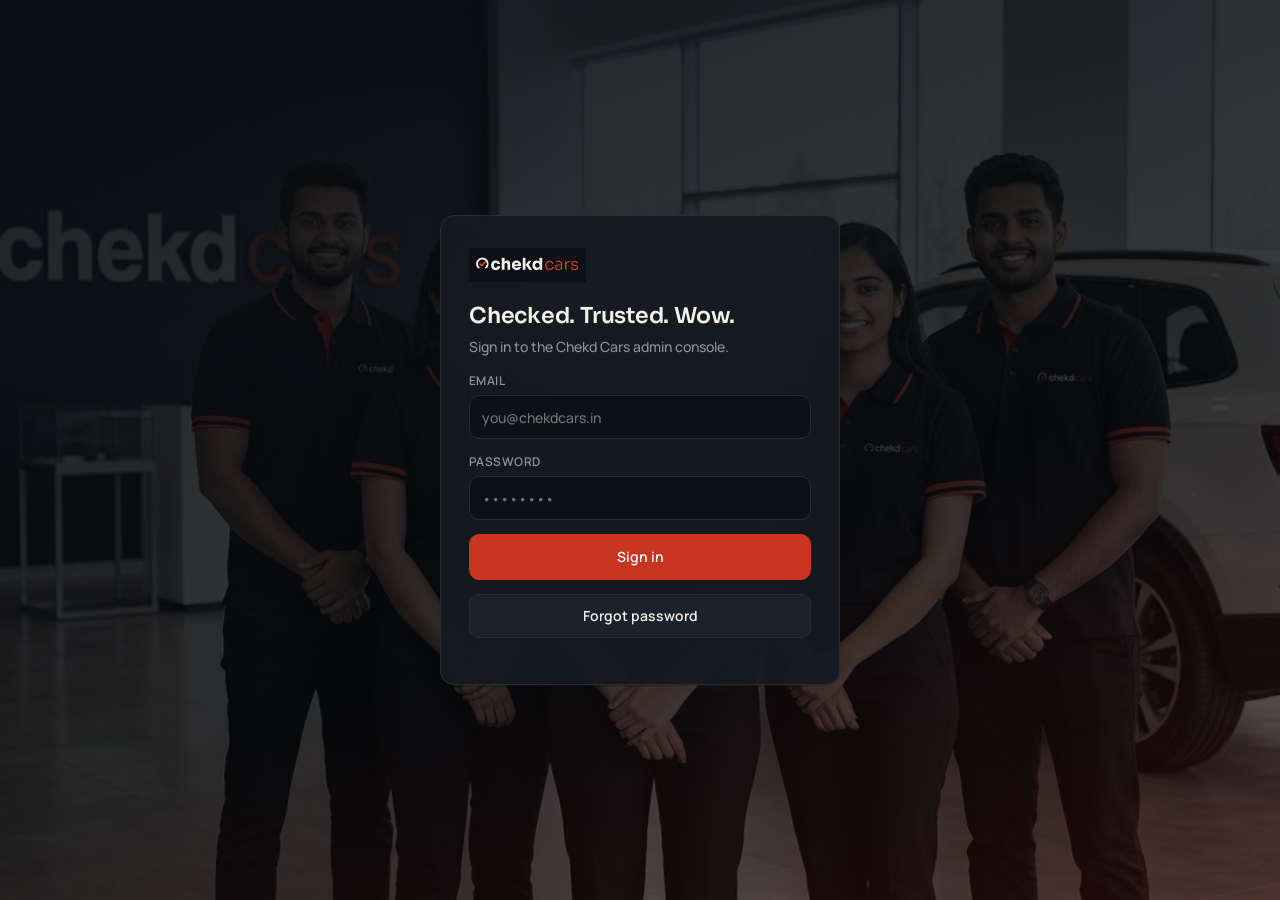
==== commit 95d22eea: "Sprint 1: admin table names, escaping, roles from profiles, session restore; public forms save leads" ====
--- a/admin/index.html
+++ b/admin/index.html
@@ -249,13 +249,9 @@
           <p>Sign in to the Chekd Cars admin console.</p>
           <label class="x-field">Email<input class="x-input" type="email" name="email" placeholder="you@chekdcars.in" autocomplete="username" /></label>
           <label class="x-field">Password<input class="x-input" type="password" name="password" placeholder="••••••••" autocomplete="current-password" /></label>
-          <label class="x-field">Role
-            <select class="x-input" name="role"><option>Super Admin</option><option>Outlet Manager</option><option>Chekd Captain</option></select>
-          </label>
           <button class="x-btn x-btn--primary x-btn--lg" type="submit" id="login-go">Sign in</button>
           <div class="x-row">
-            <button class="x-btn" type="button" id="login-signup">Create account</button>
-            <button class="x-btn" type="button" id="login-forgot">Forgot password</button>
+                        <button class="x-btn" type="button" id="login-forgot">Forgot password</button>
           </div>
           <p class="x-fine" id="login-msg" role="status" aria-live="polite"></p>
         </form>
@@ -439,7 +435,7 @@
       /* ---------- Supabase ---------- */
       const SB_URL = "https://yjxwiibpcuukucwvlkwq.supabase.co", SB_KEY = "sb_publishable_TRVnPURKF2tOgQ8vab4ySQ_bKIvcvL2";
       // State key -> table. Demo rows live in DEMO and are only written when asked.
-      const TABLES = { outlets: "outlets", leads: "leads", cars: "cars", tasks: "doorstep", jobs: "service", parts: "parts", orders: "part_orders", partners: "partner_leads", staff: "staff", customers: "customers" };
+      const TABLES = { outlets: "outlets", leads: "leads", cars: "cars", tasks: "doorstep_bookings", jobs: "service_jobs", parts: "parts", orders: "part_orders", partners: "partner_leads", staff: "staff", customers: "customers" };
       const DEMO = {};
       Object.keys(TABLES).forEach((k) => { DEMO[k] = S[k].map(({ id, ...r }) => r); S[k] = []; });
       const VIEW_TABLES = { leads: ["leads"], inventory: ["cars"], doorstep: ["tasks"], service: ["jobs"], parts: ["parts", "orders"], outlets: ["outlets"], partners: ["partners"], staff: ["staff"], customers: ["customers"] };
@@ -460,6 +456,7 @@
       }
       function setSession(s) {
         session = { access_token: s.access_token, refresh_token: s.refresh_token, email: (s.user && s.user.email) || (session && session.email) || "" };
+        try { sessionStorage.setItem("chekd-rt", session.refresh_token); } catch (e) { /* private mode */ }
         clearTimeout(refreshTimer);
         const secs = Math.max(30, (+s.expires_in || 3600) - 60);
         refreshTimer = setTimeout(() => refreshSession().catch(() => { toast("Session expired. Sign in again.", true); signOut(true); }), secs * 1000);
@@ -487,7 +484,7 @@
         $("#view").innerHTML = `<div class="x-loading"><span class="x-spin"></span>Loading your workspace…</div>`;
         const fails = [];
         await Promise.all(Object.keys(TABLES).map(async (k) => {
-          try { S[k] = (await rest(TABLES[k], "?select=*&order=id.asc")) || []; } catch (e) { S[k] = []; fails.push(`${LABELS[k]}: ${e.message}`); }
+          try { S[k] = (await rest(TABLES[k], "?select=*&order=created_at.asc")) || []; } catch (e) { S[k] = []; fails.push(`${LABELS[k]}: ${e.message}`); }
         }));
         S.customers.forEach((c) => { c.cars = c.cars || []; c.log = c.log || []; });
         try {
@@ -525,14 +522,16 @@
       const D_STATUS = ["Scheduled", "On the way", "Done"];
       const STAGES = ["Received", "Inspecting", "Awaiting approval", "In progress", "Ready", "Delivered"];
       const ROLES = ["Outlet Manager", "Chekd Captain", "Technician", "Sales", "Telecaller"];
-      const OUTLETS = ["Chekd Hub Bengaluru", "Chekd Garage Koramangala", "Chekd Garage Whitefield"];
+      const OUTLETS_DEFAULT = ["Chekd Hub Bengaluru", "Chekd Garage HSR Layout"];
+      const outletNames = () => (S.outlets.length ? S.outlets.map((o) => o.name) : OUTLETS_DEFAULT);
+      const captainNames = () => { const c = S.staff.filter((x) => x.role === "Chekd Captain" && x.active !== false).map((x) => x.name); return c.length ? c : S.captains; };
       const CHECK = { car: "Maruti Swift VXi · 2020 · 41,200 km · KA-04-PR-3318", score: 88, groups: [
         ["Engine", 27, 2, 1], ["Transmission", 17, 1, 0], ["Brakes", 15, 1, 0], ["Suspension", 18, 2, 0], ["Electricals", 25, 2, 1],
         ["Body", 28, 4, 0], ["Interior", 24, 2, 0], ["Tyres", 10, 2, 0], ["Documents", 18, 0, 0]] };
       const NAV = ["Dashboard", "Leads", "Inventory", "Doorstep", "Service", "Parts", "Outlets", "Partners", "Staff", "Customers", "Reports", "Settings"];
       const LEAD_STATUS = ["New", "Contacted", "Test drive", "Negotiating", "Won", "Lost"];
       const $ = (s, r = document) => r.querySelector(s);
-      const esc = (v) => String(v).replace(/[&<>"]/g, (c) => ({ "&": "&amp;", "<": "&lt;", ">": "&gt;", '"': "&quot;" })[c]);
+      const esc = (v) => String(v == null ? "" : v).replace(/[&<>"]/g, (c) => ({ "&": "&amp;", "<": "&lt;", ">": "&gt;", '"': "&quot;" })[c]);
       const tone = { New: "red", Won: "teal", Live: "teal", Lost: "dim", Sold: "dim", "Test drive": "warm", Negotiating: "warm", Reserved: "warm", Done: "teal", "En route": "warm",
         "Awaiting approval": "red", "In progress": "warm", Ready: "teal", Delivered: "dim", "Low stock": "red", Opening: "warm", Planned: "dim", Agreement: "warm", "On the way": "warm", Yes: "teal", No: "dim" };
       const kpi = ([l, v]) => `<div class="x-card x-kpi"><span class="x-kpi__label">${l}</span><span class="x-kpi__fig">${v}</span></div>`;
@@ -562,7 +561,7 @@
                 <div class="chart__canvas"><canvas id="c-rev" role="img" aria-label="Car sales 10.4L, Service 4.6L, Parts 2.3L, Doorstep fees 1.1L"></canvas></div></div>
             </div>
             <div class="x-card"><h2>Today's Doorstep</h2><p>First ${tasks.length} of ${S.tasks.length} tasks across Bengaluru · <a class="link" href="#doorstep">Open Doorstep</a></p>
-              <ul class="x-list">${tasks.length ? "" : `<li><span></span><p class="x-fine">No bookings yet.</p></li>`}${tasks.map((t) => `<li><time>${t.time.replace(/^0/, "")}</time><div>${t.type} · ${esc(t.car)}<small>${esc(t.customer)}, ${esc(t.area)} · ${esc(t.captain)}</small></div>${pill(t.status)}</li>`).join("")}</ul></div>`;
+              <ul class="x-list">${tasks.length ? "" : `<li><span></span><p class="x-fine">No bookings yet.</p></li>`}${tasks.map((t) => `<li><time>${t.time.replace(/^0/, "")}</time><div>${esc(t.type)} · ${esc(t.car)}<small>${esc(t.customer)}, ${esc(t.area)} · ${esc(t.captain)}</small></div>${pill(t.status)}</li>`).join("")}</ul></div>`;
           if (empty) $("#demo-all").onclick = () => loadDemo(Object.keys(TABLES));
           const sold = Hark.data("sold-data"), R = Hark.data("report-data"), last = R.months.length - 1;
           const rev = STREAMS.map((n) => ({ stream: n, lakh: R.streams[n][last] }));
@@ -632,7 +631,7 @@
             <label class="x-field">Customer<input class="x-input" name="customer" required placeholder="e.g. Rohan Desai" /></label>
             <label class="x-field">Area<input class="x-input" name="area" required placeholder="e.g. Whitefield" /></label>
             <label class="x-field">Car<input class="x-input" name="car" required placeholder="e.g. Hyundai Venue" /></label>
-            <label class="x-field">Chekd Captain<select class="x-input" name="captain">${opts(S.captains)}</select></label>`, (f) => {
+            <label class="x-field">Chekd Captain<select class="x-input" name="captain">${opts(captainNames())}</select></label>`, (f) => {
             if (f.time.value < "09:00" || f.time.value > "19:00") f.time.value = "19:00";
             const row = { time: f.time.value, type: f.type.value, customer: f.customer.value.trim(), area: f.area.value.trim(), car: f.car.value.trim(), captain: f.captain.value, status: "Scheduled" };
             return add("tasks", row).then((ok) => { if (ok) { render(); toast(`Booked ${row.type} at ${row.time}`); } return ok; });
@@ -684,7 +683,7 @@
           $("#add-staff").onclick = () => modal("Add staff", `
             <label class="x-field x-full">Name<input class="x-input" name="name" required placeholder="e.g. Anil Kumar" /></label>
             <label class="x-field">Role<select class="x-input" name="role">${opts(ROLES)}</select></label>
-            <label class="x-field">Outlet<select class="x-input" name="outlet">${opts(OUTLETS)}</select></label>
+            <label class="x-field">Outlet<select class="x-input" name="outlet">${opts(outletNames())}</select></label>
             <label class="x-field x-full">Phone<input class="x-input" name="phone" type="tel" required placeholder="+91 98450 00000" /></label>`, (f) => {
             const row = { name: f.name.value.trim(), role: f.role.value, outlet: f.outlet.value, phone: f.phone.value.trim(), jobs: 0, rating: null, active: true };
             return add("staff", row).then((ok) => { if (ok) { S.staffRole = "All"; render(); toast(`${row.name} added to staff`); } return ok; });
@@ -714,7 +713,7 @@
           };
           const orderRows = () => { $("#p-orders").innerHTML = S.orders.length ? S.orders.map((o, i) => `
             <div class="x-task"><div><b>${esc(o.code)}</b> · ${esc(o.who)} · <b>${inr(o.amt)}</b><small>${esc(o.items)}</small></div>
-            <select class="x-input" data-i="${i}" data-s="${o.status}" aria-label="Status for ${esc(o.code)}">${opts(ORDER_STATUS, o.status)}</select></div>`).join("")
+            <select class="x-input" data-i="${i}" data-s="${esc(o.status)}" aria-label="Status for ${esc(o.code)}">${opts(ORDER_STATUS, o.status)}</select></div>`).join("")
             : `<p class="x-fine">No parts orders yet.</p>`; };
           orderRows();
           $("#p-orders").onchange = (e) => {
@@ -813,7 +812,7 @@
           const rows = S.outlets.filter((o) => S.town === "All towns" || o.town === S.town);
           const total = S.outlets.reduce((a, o) => a + o.sales, 0);
           const share = (o) => (total ? Math.round((o.sales / total) * 100) : 0) + "%";
-          $("#r-rows").innerHTML = rows.length ? rows.map((o) => `<tr><td><b>${esc(o.name)}</b></td><td>${o.type}</td><td>${o.town}</td><td>${esc(o.manager)}</td>
+          $("#r-rows").innerHTML = rows.length ? rows.map((o) => `<tr><td><b>${esc(o.name)}</b></td><td>${esc(o.type)}</td><td>${esc(o.town)}</td><td>${esc(o.manager)}</td>
             <td class="x-num">${o.staff || "—"}</td><td class="x-num">${o.cars || "—"}</td><td class="x-num"><b>${o.sales ? "₹" + o.sales + "L" : "—"}</b></td>
             <td class="x-num">${o.sales ? share(o) : "—"}</td><td class="x-num">${o.jobs || "—"}</td><td>${pill(o.status)}</td></tr>`).join("")
             : `<tr><td colspan="10" class="x-empty">No outlets in ${esc(S.town)} yet.</td></tr>`;
@@ -912,18 +911,18 @@
           (S.cType === "All types" || c.type === S.cType) && (S.town === "All towns" || c.town === S.town) &&
           (!q || [c.name, c.town, c.phone, c.type, ...c.cars].join(" ").toLowerCase().includes(q)));
         $("#cust-rows").innerHTML = rows.length ? rows.map(([c, i]) => `
-          <tr class="x-click" data-i="${i}" tabindex="0"><td><b>${esc(c.name)}</b></td><td>${c.town}</td><td class="x-num">${c.phone}</td><td>${c.type}</td>
+          <tr class="x-click" data-i="${i}" tabindex="0"><td><b>${esc(c.name)}</b></td><td>${esc(c.town)}</td><td class="x-num">${esc(c.phone)}</td><td>${esc(c.type)}</td>
           <td>${esc(c.cars[0] || "—")}${c.cars.length > 1 ? `<small>+${c.cars.length - 1} more</small>` : ""}</td>
-          <td class="x-num"><b>${inr(c.ltv)}</b></td><td>${pill(c.passport ? "Yes" : "No")}</td><td>${c.last}</td></tr>`).join("")
+          <td class="x-num"><b>${inr(c.ltv)}</b></td><td>${pill(c.passport ? "Yes" : "No")}</td><td>${esc(c.last)}</td></tr>`).join("")
           : `<tr><td colspan="8" class="x-empty">No customers match these filters.</td></tr>`;
       }
       function openCustomer(i) {
         const c = S.customers[i];
         layer.innerHTML = `<div class="x-overlay" data-close></div>
           <aside class="x-drawer" role="dialog" aria-modal="true" aria-label="Customer details">
-            <div class="x-drawer__head"><div><h2>${esc(c.name)}</h2><p class="x-fine">${c.type} · ${c.town}</p></div><button class="x-btn x-close" data-close aria-label="Close">✕</button></div>
-            <dl class="x-dl"><dt>Phone</dt><dd>${c.phone}</dd><dt>Cars</dt><dd>${esc(c.cars.join(", ") || "—")}</dd><dt>Lifetime value</dt><dd><b>${inr(c.ltv)}</b></dd>
-              <dt>Chekd Passport</dt><dd>${pill(c.passport ? "Yes" : "No")}</dd><dt>Last visit</dt><dd>${c.last}</dd></dl>
+            <div class="x-drawer__head"><div><h2>${esc(c.name)}</h2><p class="x-fine">${esc(c.type)} · ${esc(c.town)}</p></div><button class="x-btn x-close" data-close aria-label="Close">✕</button></div>
+            <dl class="x-dl"><dt>Phone</dt><dd>${esc(c.phone)}</dd><dt>Cars</dt><dd>${esc(c.cars.join(", ") || "—")}</dd><dt>Lifetime value</dt><dd><b>${inr(c.ltv)}</b></dd>
+              <dt>Chekd Passport</dt><dd>${pill(c.passport ? "Yes" : "No")}</dd><dt>Last visit</dt><dd>${esc(c.last)}</dd></dl>
             <h3>Activity</h3>
             <ol class="x-tl">${[...c.log].reverse().map(([d, t]) => `<li><time>${d}</time>${esc(t)}</li>`).join("")}</ol>
             <a class="x-btn x-btn--teal x-btn--lg" href="https://wa.me/919019088160" target="_blank" rel="noopener">Message on WhatsApp</a>
@@ -941,8 +940,8 @@
         const rows = S.parts.map((p, i) => [p, i]).filter(([p]) => (S.pType === "All types" || p.type === S.pType) &&
           (!q || [p.name, p.sku, p.brand, p.fits].join(" ").toLowerCase().includes(q)));
         $("#part-rows").innerHTML = rows.length ? rows.map(([p, i]) => `
-          <tr><td><b>${esc(p.name)}</b></td><td><span class="x-reg">${esc(p.sku)}</span></td><td>${esc(p.brand)}</td><td>${esc(p.fits)}</td><td>${p.type}</td>
-          <td><span class="x-stock"><b class="x-num">${p.qty}</b>${low(p) ? pill("Low stock") : ""}</span></td><td class="x-num">${p.reorder}</td>
+          <tr><td><b>${esc(p.name)}</b></td><td><span class="x-reg">${esc(p.sku)}</span></td><td>${esc(p.brand)}</td><td>${esc(p.fits)}</td><td>${esc(p.type)}</td>
+          <td><span class="x-stock"><b class="x-num">${esc(p.qty)}</b>${low(p) ? pill("Low stock") : ""}</span></td><td class="x-num">${esc(p.reorder)}</td>
           <td class="x-num"><b>${inr(p.price)}</b></td><td><button class="x-btn" data-restock="${i}" aria-label="Restock ${esc(p.name)} by 10">Restock +10</button></td></tr>`).join("")
           : `<tr><td colspan="9" class="x-empty">No parts match these filters.</td></tr>`;
       }
@@ -953,7 +952,7 @@
         $("#o-sub").textContent = `${S.town} · ${rows.length} outlet${rows.length === 1 ? "" : "s"}, ${rows.filter(([o]) => o.status === "Live").length} live`;
         $("#outlets").innerHTML = rows.length ? rows.map(([o, i]) => `
           <article class="x-card x-job">
-            <div class="x-job__head"><div><h2>${esc(o.name)}</h2><p class="x-fine">${o.type} · ${esc(o.area)}, ${o.town}${o.note ? " · " + o.note : ""}</p></div>${pill(o.status)}</div>
+            <div class="x-job__head"><div><h2>${esc(o.name)}</h2><p class="x-fine">${esc(o.type)} · ${esc(o.area)}, ${esc(o.town)}${o.note ? " · " + o.note : ""}</p></div>${pill(o.status)}</div>
             <dl class="x-dl"><dt>Manager</dt><dd>${esc(o.manager)}</dd><dt>Staff</dt><dd>${dash(o.staff)}</dd><dt>Cars in stock</dt><dd>${dash(o.cars)}</dd>
               <dt>Revenue (Nov)</dt><dd><b>${o.sales ? "₹" + o.sales + "L" : "—"}</b></dd><dt>Service jobs</dt><dd>${dash(o.jobs)}</dd></dl>
             <label class="x-field">Set status<select class="x-input" data-i="${i}">${opts(O_STATUS, o.status)}</select></label>
@@ -968,7 +967,7 @@
           return `<section class="x-col" aria-label="${s}"><div class="x-col__head"><h2>${s}</h2><span aria-label="${cards.length} leads">${cards.length}</span></div>
             ${cards.map(([p, i]) => `<article class="x-kcard" data-p="${i}">
               <button class="x-kcard__name" type="button">${esc(p.name)}</button>
-              <p class="x-fine">${esc(p.town)} · ${p.type}<br />${p.band} · ${p.source}</p>
+              <p class="x-fine">${esc(p.town)} · ${esc(p.type)}<br />${esc(p.band)} · ${esc(p.source)}</p>
               <button class="x-btn" data-move="${i}"${k === last ? " disabled" : ""}>${k === last ? "Live ✓" : "Move → " + P_STAGES[k + 1]}</button>
             </article>`).join("") || `<p class="x-fine">No leads</p>`}</section>`;
         }).join("");
@@ -982,9 +981,9 @@
         const p = S.partners[i], last = p.stage === P_STAGES.length - 1;
         layer.innerHTML = `<div class="x-overlay" data-close></div>
           <aside class="x-drawer" role="dialog" aria-modal="true" aria-label="Partner lead">
-            <div class="x-drawer__head"><div><h2>${esc(p.name)}</h2><p class="x-fine">Chekd ${p.type} partner · ${esc(p.town)}</p></div><button class="x-btn x-close" data-close aria-label="Close">✕</button></div>
-            <dl class="x-dl"><dt>Stage</dt><dd>${pill(P_STAGES[p.stage])}</dd><dt>Town</dt><dd>${esc(p.town)}</dd><dt>Type</dt><dd>${p.type}</dd>
-              <dt>Investment</dt><dd>${p.band}</dd><dt>Source</dt><dd>${p.source}</dd></dl>
+            <div class="x-drawer__head"><div><h2>${esc(p.name)}</h2><p class="x-fine">Chekd ${esc(p.type)} partner · ${esc(p.town)}</p></div><button class="x-btn x-close" data-close aria-label="Close">✕</button></div>
+            <dl class="x-dl"><dt>Stage</dt><dd>${pill(P_STAGES[p.stage])}</dd><dt>Town</dt><dd>${esc(p.town)}</dd><dt>Type</dt><dd>${esc(p.type)}</dd>
+              <dt>Investment</dt><dd>${esc(p.band)}</dd><dt>Source</dt><dd>${esc(p.source)}</dd></dl>
             <label class="x-field">Notes<textarea class="x-input" id="p-notes">${esc(p.notes)}</textarea></label>
             <button class="x-btn" id="p-move"${last ? " disabled" : ""}>${last ? "Live ✓" : "Move → " + P_STAGES[p.stage + 1]}</button>
             <a class="x-btn x-btn--teal x-btn--lg" href="https://wa.me/919019088160" target="_blank" rel="noopener">Message on WhatsApp</a>
@@ -1009,8 +1008,8 @@
         for (let h = 9; h <= 19; h++) {
           const here = list.filter((t) => parseInt(t.time, 10) === h);
           html += `<li><time>${h}:00</time><div>${here.length ? here.map((t) => `
-            <div class="x-task"><div><b>${t.time.replace(/^0/, "")} · ${t.type}</b> · ${esc(t.car)}<small>${esc(t.customer)}, ${esc(t.area)} · ${esc(t.captain)}</small></div>
-            <select class="x-input" data-id="${t.id}" data-s="${t.status}" aria-label="Status for ${esc(t.customer)}">${opts(D_STATUS, t.status)}</select></div>`).join("")
+            <div class="x-task"><div><b>${t.time.replace(/^0/, "")} · ${esc(t.type)}</b> · ${esc(t.car)}<small>${esc(t.customer)}, ${esc(t.area)} · ${esc(t.captain)}</small></div>
+            <select class="x-input" data-id="${esc(t.id)}" data-s="${esc(t.status)}" aria-label="Status for ${esc(t.customer)}">${opts(D_STATUS, t.status)}</select></div>`).join("")
             : `<p class="x-fine">Open</p>`}</div></li>`;
         }
         $("#d-slots").innerHTML = html;
@@ -1020,8 +1019,8 @@
         const last = STAGES.length - 1;
         $("#jobs").innerHTML = S.jobs.map((j, i) => `
           <article class="x-card x-job">
-            <div class="x-job__head"><h2>${esc(j.car)}</h2><span class="x-reg">${j.reg}</span></div>
-            <dl class="x-dl"><dt>Customer</dt><dd>${esc(j.customer)}</dd><dt>Garage</dt><dd>${j.garage}</dd><dt>Job</dt><dd>${esc(j.job)}</dd><dt>Estimate</dt><dd><b>${inr(j.est)}</b></dd></dl>
+            <div class="x-job__head"><h2>${esc(j.car)}</h2><span class="x-reg">${esc(j.reg)}</span></div>
+            <dl class="x-dl"><dt>Customer</dt><dd>${esc(j.customer)}</dd><dt>Garage</dt><dd>${esc(j.garage)}</dd><dt>Job</dt><dd>${esc(j.job)}</dd><dt>Estimate</dt><dd><b>${inr(j.est)}</b></dd></dl>
             <div><div class="x-job__head" style="margin-bottom:8px"><span class="x-fine">Stage ${j.stage + 1} of ${STAGES.length}</span>${pill(STAGES[j.stage])}</div>
               <div class="x-stage${j.stage === last ? " is-done" : ""}" role="progressbar" aria-valuemin="1" aria-valuemax="${STAGES.length}" aria-valuenow="${j.stage + 1}" aria-valuetext="${STAGES[j.stage]}">${STAGES.map((s, k) => `<span class="${k <= j.stage ? "on" : ""}" title="${s}"></span>`).join("")}</div></div>
             <button class="x-btn" data-adv="${i}"${j.stage === last ? " disabled" : ""}>${j.stage === last ? "Delivered ✓" : "Advance to " + STAGES[j.stage + 1]}</button>
@@ -1031,8 +1030,8 @@
         if (!$("#staff-rows")) return;
         const rows = S.staff.map((s, i) => [s, i]).filter(([s]) => S.staffRole === "All" || s.role === S.staffRole);
         $("#staff-rows").innerHTML = rows.length ? rows.map(([s, i]) => `
-          <tr class="${s.active ? "" : "is-off"}"><td><b>${esc(s.name)}</b></td><td>${s.role}</td><td>${s.outlet}</td><td class="x-num">${esc(s.phone)}</td>
-          <td class="x-num">${s.jobs}</td><td class="x-num">${s.rating ? "★ " + (+s.rating).toFixed(1) : "—"}</td>
+          <tr class="${s.active ? "" : "is-off"}"><td><b>${esc(s.name)}</b></td><td>${esc(s.role)}</td><td>${esc(s.outlet)}</td><td class="x-num">${esc(s.phone)}</td>
+          <td class="x-num">${esc(s.jobs)}</td><td class="x-num">${s.rating ? "★ " + (+s.rating).toFixed(1) : "—"}</td>
           <td><label class="x-switch"><input type="checkbox" data-i="${i}"${s.active ? " checked" : ""} aria-label="${esc(s.name)} active" /><span></span></label></td></tr>`).join("")
           : `<tr><td colspan="7" class="x-empty">No staff in this role.</td></tr>`;
       }
@@ -1062,9 +1061,9 @@
           (S.town === "All towns" || l.town === S.town) &&
           (!q || [l.name, l.car, l.area, l.town, l.captain, l.type, l.source].join(" ").toLowerCase().includes(q)));
         $("#lead-rows").innerHTML = rows.length ? rows.map((l) => `
-          <tr class="x-click" data-id="${l.id}" tabindex="0">
-            <td><b>${esc(l.name)}</b><small>${esc(l.area)}</small></td><td>${l.type}</td><td>${esc(l.car)}</td><td>${l.source}</td>
-            <td>${l.town}</td><td>${pill(l.status)}</td><td>${esc(l.captain)}</td></tr>`).join("")
+          <tr class="x-click" data-id="${esc(l.id)}" tabindex="0">
+            <td><b>${esc(l.name)}</b><small>${esc(l.area)}</small></td><td>${esc(l.type)}</td><td>${esc(l.car)}</td><td>${esc(l.source)}</td>
+            <td>${esc(l.town)}</td><td>${pill(l.status)}</td><td>${esc(l.captain)}</td></tr>`).join("")
           : `<tr><td colspan="7" class="x-empty">No leads match these filters.</td></tr>`;
       }
       function carRows() {
@@ -1072,7 +1071,7 @@
         const q = S.q.trim().toLowerCase();
         const rows = S.cars.filter((c) => !q || [c.model, c.fuel, c.status].join(" ").toLowerCase().includes(q));
         $("#car-rows").innerHTML = rows.length ? rows.map((c) => `
-          <tr><td><b>${esc(c.model)}</b></td><td class="x-num">${c.year}</td><td class="x-num">${(+c.km || 0).toLocaleString("en-IN")}</td><td>${esc(c.fuel)}</td>
+          <tr><td><b>${esc(c.model)}</b></td><td class="x-num">${esc(c.year)}</td><td class="x-num">${(+c.km || 0).toLocaleString("en-IN")}</td><td>${esc(c.fuel)}</td>
           <td class="x-num"><b>₹${(+c.price || 0).toFixed(2)} L</b></td><td>${score(c.score)}</td><td>${pill(c.status)}</td></tr>`).join("")
           : `<tr><td colspan="7" class="x-empty">No cars match “${esc(S.q)}”.</td></tr>`;
       }
@@ -1086,10 +1085,10 @@
         const l = S.leads.find((x) => String(x.id) === String(id)); if (!l) return;
         layer.innerHTML = `<div class="x-overlay" data-close></div>
           <aside class="x-drawer" role="dialog" aria-modal="true" aria-label="Lead details">
-            <div class="x-drawer__head"><div><h2>${esc(l.name)}</h2><p class="x-fine">${l.type} lead · ${l.date}</p></div><button class="x-btn x-close" data-close aria-label="Close">✕</button></div>
+            <div class="x-drawer__head"><div><h2>${esc(l.name)}</h2><p class="x-fine">${esc(l.type)} lead · ${esc(l.date)}</p></div><button class="x-btn x-close" data-close aria-label="Close">✕</button></div>
             <dl class="x-dl">
-              <dt>Phone</dt><dd>${l.phone}</dd><dt>Car</dt><dd>${esc(l.car)}</dd><dt>Area</dt><dd>${esc(l.area)}, ${l.town}</dd>
-              <dt>Source</dt><dd>${l.source}</dd><dt>Captain</dt><dd>${esc(l.captain)}</dd>
+              <dt>Phone</dt><dd>${esc(l.phone)}</dd><dt>Car</dt><dd>${esc(l.car)}</dd><dt>Area</dt><dd>${esc(l.area)}, ${esc(l.town)}</dd>
+              <dt>Source</dt><dd>${esc(l.source)}</dd><dt>Captain</dt><dd>${esc(l.captain)}</dd>
             </dl>
             <label class="x-field">Status<select class="x-input" id="lead-set">${LEAD_STATUS.map((s) => `<option${s === l.status ? " selected" : ""}>${s}</option>`).join("")}</select></label>
             <a class="x-btn x-btn--teal x-btn--lg" href="https://wa.me/919019088160" target="_blank" rel="noopener">Message on WhatsApp</a>
@@ -1108,7 +1107,7 @@
             <form id="car-form">
               <h2 class="x-full">Add car</h2>
               <label class="x-field x-full">Make / model<input class="x-input" name="model" required placeholder="e.g. Hyundai Creta SX" /></label>
-              <label class="x-field">Year<input class="x-input" name="year" type="number" min="2000" max="2025" value="2021" required /></label>
+              <label class="x-field">Year<input class="x-input" name="year" type="number" min="2000" max="${new Date().getFullYear() + 1}" value="2021" required /></label>
               <label class="x-field">Km driven<input class="x-input" name="km" type="number" min="0" value="30000" required /></label>
               <label class="x-field">Fuel<select class="x-input" name="fuel"><option>Petrol</option><option>Diesel</option><option>CNG</option><option>Electric</option></select></label>
               <label class="x-field">Price (₹ lakh)<input class="x-input" name="price" type="number" step="0.01" min="0" value="8.5" required /></label>
@@ -1150,7 +1149,8 @@
 
       function render() {
         const key = location.hash.slice(1) || "dashboard";
-        const name = NAV.find((n) => n.toLowerCase() === key) || "Dashboard";
+        let name = NAV.find((n) => n.toLowerCase() === key) || "Dashboard";
+        if (!allowed(name)) name = NAV.find(allowed) || "Dashboard";
         charts.forEach((c) => c.destroy()); charts = [];
         closeLayer(); setDrawer(false);
         document.querySelectorAll("#nav a").forEach((a) => a.toggleAttribute("aria-current", a.getAttribute("href") === "#" + name.toLowerCase()));
@@ -1188,8 +1188,21 @@
         if (lf.password.value.length < 6) { loginMsg("Use a password of at least 6 characters."); toast("Use a password of at least 6 characters.", true); lf.password.focus(); return null; }
         return { email: lf.email.value.trim(), password: lf.password.value };
       };
+      // Role comes from the profiles table, never from the browser. v1 'admin' rows count as Super Admin.
+      async function loadRole() {
+        let role = "Chekd Captain";
+        try {
+          const u = await sbFetch("/auth/v1/user");
+          const r = (await rest("profiles", `?id=eq.${u.id}&select=role`)) || [];
+          const v = r[0] && r[0].role;
+          if (v === "admin") role = "Super Admin"; else if (v && S.perm[v]) role = v;
+        } catch (e) { /* least privilege */ }
+        return role;
+      }
+      const allowed = (name) => S.role === "Super Admin" || (S.perm[S.role] || []).includes(name);
+      function drawNav() { $("#nav").innerHTML = NAV.filter(allowed).map((n) => `<a href="#${n.toLowerCase()}">${n}</a>`).join(""); }
       async function enterApp() {
-        S.role = lf.role.value;
+        S.role = await loadRole();
         $("#who-role").textContent = S.role;
         const email = session.email || "";
         const base = (email.split("@")[0] || S.role).replace(/[^a-z ]/gi, " ").trim() || S.role;
@@ -1200,6 +1213,7 @@
         $("#login").hidden = true;
         $("#app").hidden = false;
         await loadAll();
+        drawNav();
         if (session) render();
       }
       lf.onsubmit = (e) => {
@@ -1211,7 +1225,7 @@
           await enterApp();
         });
       };
-      $("#login-signup").onclick = (e) => {
+      if ($("#login-signup")) $("#login-signup").onclick = (e) => {
         const c = creds(); if (!c) return;
         loginBusy(e.currentTarget, async () => {
           const r = await sbFetch(`/auth/v1/signup?redirect_to=${encodeURIComponent(location.href.split("#")[0])}`, { method: "POST", body: c, auth: false });
@@ -1230,6 +1244,7 @@
       async function signOut(silent) {
         const s = session;
         session = null; clearTimeout(refreshTimer);
+        try { sessionStorage.removeItem("chekd-rt"); } catch (e) { /* ignore */ }
         if (s && !silent) { try { await fetch(SB_URL + "/auth/v1/logout", { method: "POST", headers: { apikey: SB_KEY, Authorization: `Bearer ${s.access_token}` } }); } catch (e) { /* signed out locally anyway */ } }
         Object.keys(TABLES).forEach((k) => (S[k] = []));
         charts.forEach((c) => c.destroy()); charts = [];
@@ -1243,7 +1258,16 @@
       (async () => {
         const h = new URLSearchParams(location.hash.slice(1));
         if (!h.get("access_token")) {
-          if (h.get("error_description")) { loginMsg(h.get("error_description")); history.replaceState(null, "", location.pathname + location.search); }
+          if (h.get("error_description")) { loginMsg(h.get("error_description")); history.replaceState(null, "", location.pathname + location.search); return; }
+          // Restore a session after a page refresh
+          let rt = null; try { rt = sessionStorage.getItem("chekd-rt"); } catch (e) { /* ignore */ }
+          if (rt) {
+            try {
+              setSession(await sbFetch("/auth/v1/token?grant_type=refresh_token", { method: "POST", body: { refresh_token: rt }, auth: false }));
+              const u = await sbFetch("/auth/v1/user"); session.email = (u && u.email) || "";
+              await enterApp();
+            } catch (e) { session = null; try { sessionStorage.removeItem("chekd-rt"); } catch (x) { /* ignore */ } }
+          }
           return;
         }
         const type = h.get("type");
